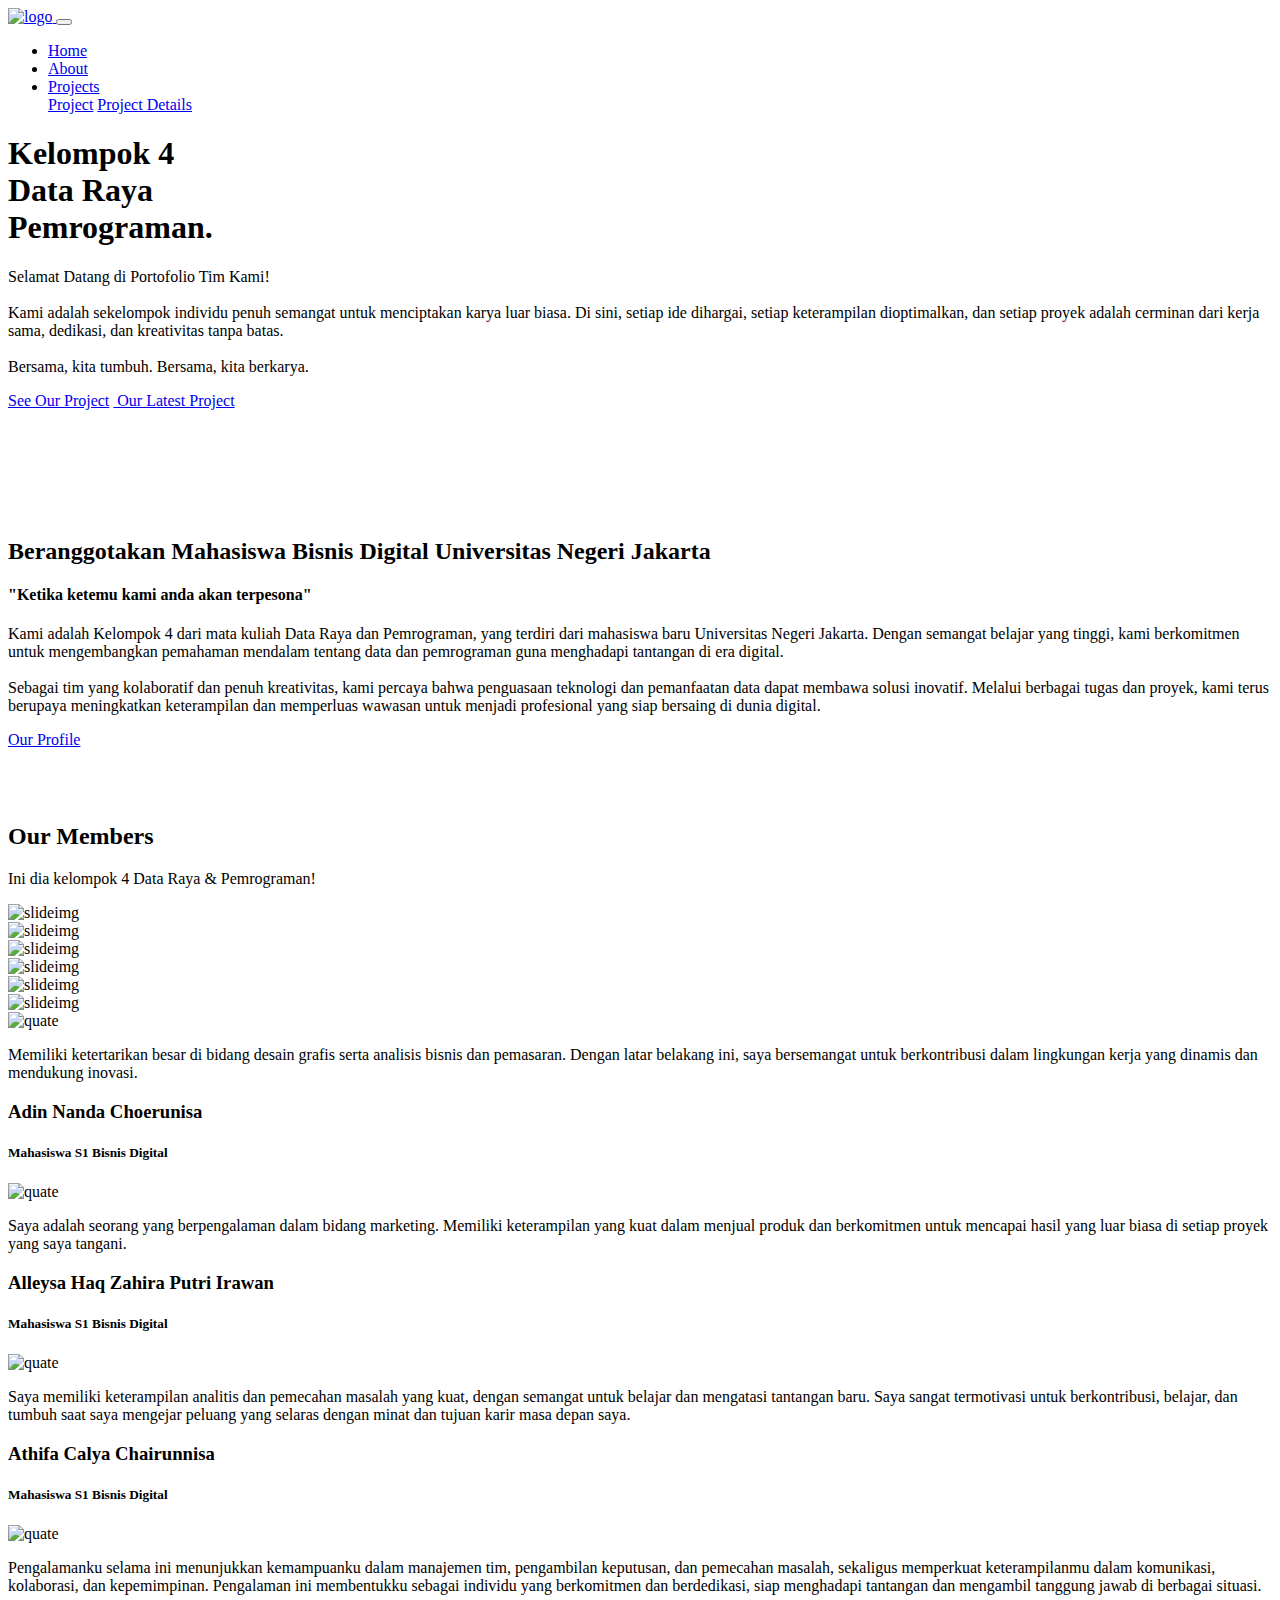
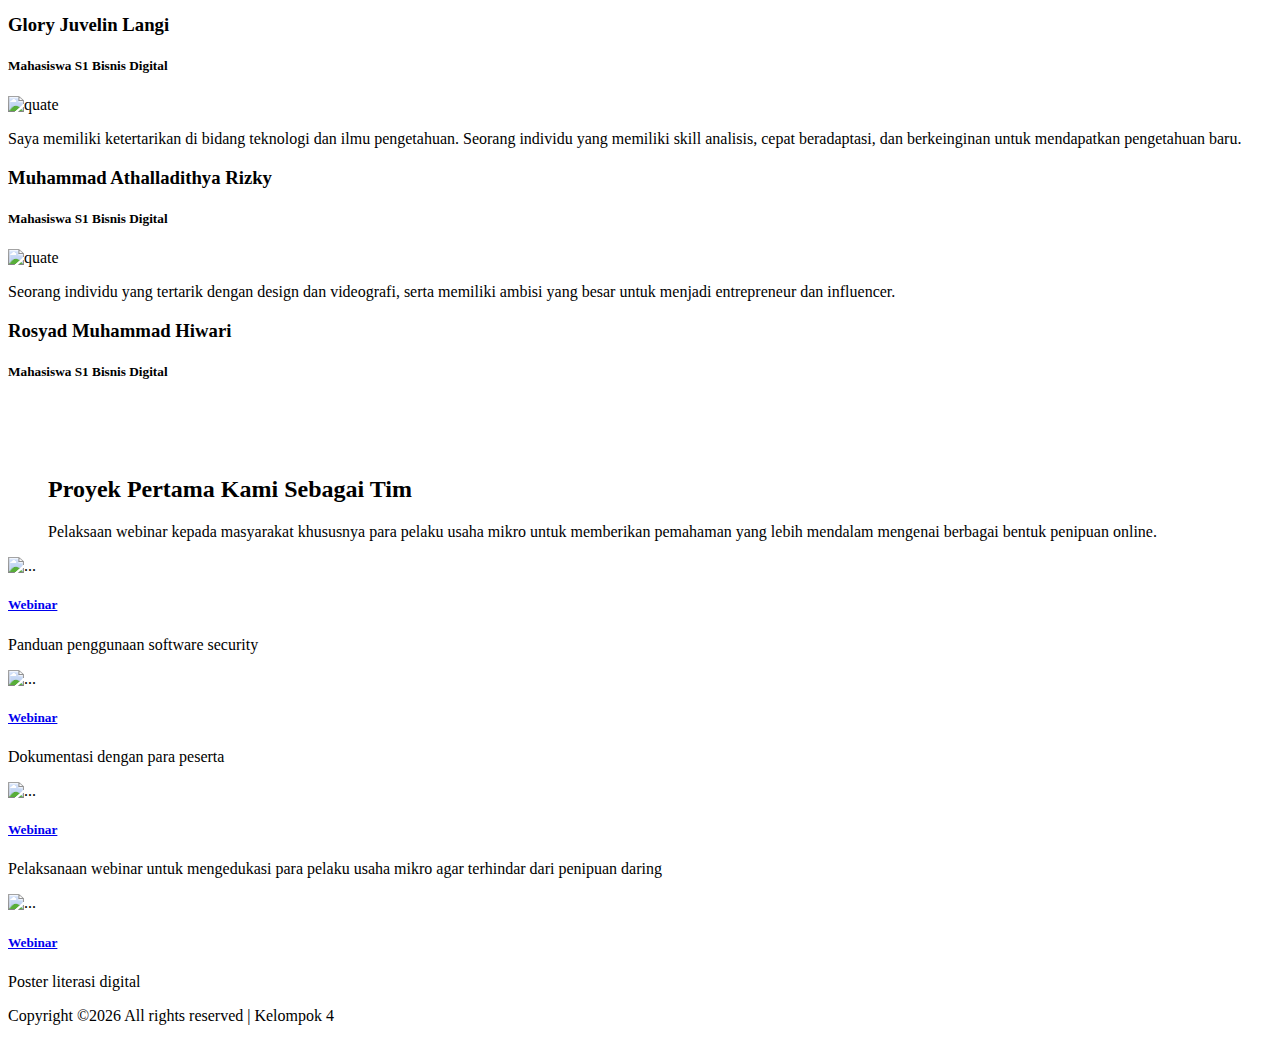
==== index.html @ f7e53350 "Website" ====
<!doctype html>
<html lang="en">

<head>
    <!-- Required meta tags -->
    <meta charset="utf-8">
    <meta name="viewport" content="width=device-width, initial-scale=1, shrink-to-fit=no">
    <title>Group 4</title>
    <link rel="icon" href="img/icon.png">
    <!-- Bootstrap CSS -->
    <link rel="stylesheet" href="css/bootstrap.min.css">
    <!-- animate CSS -->
    <link rel="stylesheet" href="css/animate.css">
    <!-- owl carousel CSS -->
    <link rel="stylesheet" href="css/owl.carousel.min.css">
    <!-- themify CSS -->
    <link rel="stylesheet" href="css/themify-icons.css">
    <!-- flaticon CSS -->
    <link rel="stylesheet" href="css/flaticon.css">
    <!-- font awesome CSS -->
    <link rel="stylesheet" href="css/magnific-popup.css">
    <!-- swiper CSS -->
    <link rel="stylesheet" href="css/slick.css">
    <!-- style CSS -->
    <link rel="stylesheet" href="css/style.css">
</head>

<body>
    <!--::header part start::-->
    <header class="main_menu home_menu">
        <div class="container">
            <div class="row align-items-center">
                <div class="col-lg-8 col-xl-8">
                    <nav class="navbar navbar-expand-lg navbar-light">
                        <a class="navbar-brand" href="index.html"> <img src="img/logo.png" alt="logo"> </a>
                        <button class="navbar-toggler" type="button" data-toggle="collapse"
                            data-target="#navbarSupportedContent" aria-controls="navbarSupportedContent"
                            aria-expanded="false" aria-label="Toggle navigation">
                            <span class="navbar-toggler-icon"></span>
                        </button>

                        <div class="collapse navbar-collapse main-menu-item justify-content-end"
                            id="navbarSupportedContent">
                            <ul class="navbar-nav">
                                <li class="nav-item active">
                                    <a class="nav-link" href="index.html">Home </a>
                                </li>
                                <li class="nav-item">
                                    <a class="nav-link" href="about.html">About</a>
                                </li>
                                <li class="nav-item dropdown">
                                    <a class="nav-link dropdown-toggle" href="project.html" id="navbarDropdown" role="button" data-toggle="dropdown" aria-haspopup="true" aria-expanded="false">
                                        Projects
                                    </a>
                                    <div class="dropdown-menu" aria-labelledby="navbarDropdown">
                                        <a class="dropdown-item" href="project.html">Project</a>
                                        <a class="dropdown-item" href="project_details.html">Project Details</a>
                                    </div>
                                </li>    
                            </ul>
                        </div>
                    </nav>
                </div>
            </div>
        </div>
    </header>
    <!-- Header part end-->
 
    <!-- banner part start-->
    <section class="banner_part">
        <div class="container">
            <div class="row align-items-center">
                <div class="col-lg-7 col-xl-6">
                    <div class="banner_text">
                        <div class="banner_text_iner">
                            <h1>Kelompok 4 <br>Data Raya <br> Pemrograman.</h1>
                            <p>Selamat Datang di Portofolio Tim Kami!<br><br>
								Kami adalah sekelompok individu penuh semangat untuk menciptakan karya luar biasa. 
								Di sini, setiap ide dihargai, setiap keterampilan dioptimalkan, dan setiap proyek adalah cerminan dari kerja sama, dedikasi, dan kreativitas tanpa batas.<br><br>
								Bersama, kita tumbuh. Bersama, kita berkarya.</p>
                            <a href="project.html" class="btn_1">See Our Project</a>
                            <a href="https://www.youtube.com/watch?v=oxVAv7no8aM" class="popup-youtube video_popup">
                                <span><img src="img/icon/play.svg" alt=""></span> Our Latest Project</a>
                        </div>
                    </div>
                </div>
            </div>
        </div>
        <div class="hero-app-1 custom-animation"><img src="img/animate_icon/icon_1.png" alt=""></div>
        <div class="hero-app-2 custom-animation2"><img src="img/animate_icon/icon_2.png" alt=""></div>
        <div class="hero-app-5 custom-animation4"><img src="img/animate_icon/icon_5.png" alt=""></div>
        <div class="hero-app-7 custom-animation2"><img src="img/animate_icon/icon_7.png" alt=""></div>
        <div class="hero-app-8 custom-animation"><img src="img/animate_icon/icon_8.png" alt=""></div>
    </section>
    <!-- banner part start-->

    <!-- about part start-->
    <section class="about_part">
        <div class="container">
            <div class="row align-items-center justify-content-end">
                <div class="col-md-6 col-lg-6 col-xl-5">
                    <div class="about_img">
                        <img src="img/logoutama.png" alt="">
                    </div>
                </div>
                <div class="col-md-6 col-lg-6 offset-xl-1 col-xl-6">
                    <div class="about_text">
                        <h2>Beranggotakan Mahasiswa Bisnis Digital Universitas Negeri Jakarta</h2>
                        <h4>"Ketika ketemu kami anda akan terpesona"</h4>
                        <p>Kami adalah Kelompok 4 dari mata kuliah Data Raya dan Pemrograman, yang terdiri dari mahasiswa baru Universitas Negeri Jakarta. Dengan semangat belajar yang tinggi, kami berkomitmen untuk mengembangkan pemahaman mendalam tentang data dan pemrograman guna menghadapi tantangan di era digital.<br><br>
							Sebagai tim yang kolaboratif dan penuh kreativitas, kami percaya bahwa penguasaan teknologi dan pemanfaatan data dapat membawa solusi inovatif. Melalui berbagai tugas dan proyek, kami terus berupaya meningkatkan keterampilan dan memperluas wawasan untuk menjadi profesional yang siap bersaing di dunia digital. </p>
                        <a href="about.html" class="btn_2">Our Profile</a>
                    </div>
                </div>
            </div>
        </div>
        <div class="hero-app-7 custom-animation"><img src="img/animate_icon/icon_1.png" alt=""></div>
        <div class="hero-app-8 custom-animation2"><img src="img/animate_icon/icon_2.png" alt=""></div>
        <div class="hero-app-6 custom-animation3"><img src="img/animate_icon/icon_3.png" alt=""></div>
    </section>
    <!-- about part start-->

   

    <!--::review_part start::-->
    <section class="review_part padding_top">
        <div class="container">
            <div class="row justify-content-center">
                <div class="col-xl-6">
                    <div class="section_tittle text-center">
                        <h2>Our Members</h2>
                        <p>Ini dia kelompok 4 Data Raya & Pemrograman!</p>
                    </div>
                </div>
            </div>
            <div class="row justify-content-center">
                <div class="col-lg-6 col-xl-5">
                    <!-- THUMBNAILS -->
                    <div class="slider-nav-thumbnails">
                        <div class="slider-thumbnails">
                            <img src="img/Foto/nanda.png" alt="slideimg" class="image">
                        </div>
                        <div class="slider-thumbnails">
                            <img src="img/Foto/alleysa.png" alt="slideimg" class="image">
                        </div>
                        <div class="slider-thumbnails">
                            <img src="img/Foto/athifa.png" alt="slideimg" class="image">
                        </div>
                        <div class="slider-thumbnails">
                            <img src="img/Foto/juvel.png" alt="slideimg" class="image">
                        </div>
                        <div class="slider-thumbnails">
                            <img src="img/Foto/atha.png" alt="slideimg" class="image">
                        </div>
                        <div class="slider-thumbnails">
                            <img src="img/Foto/rosyad.png" alt="slideimg" class="image">
                        </div>
                    </div>
                </div>
                <div class="col-lg-10">
                    <!-- MAIN SLIDES -->
                    <div class="slider">
                        <div data-index="1">
                            <div class="client_review_text text-center">
                                <img src="img/icon/quate.svg" class="quate_icon" alt="quate">
                                <p>Memiliki ketertarikan besar di bidang desain grafis serta analisis bisnis dan pemasaran. 
                                    Dengan latar belakang ini, saya bersemangat untuk berkontribusi dalam lingkungan kerja 
                                    yang dinamis dan mendukung inovasi.</p>
                                <h3>Adin Nanda Choerunisa</h3>
                                <h5>Mahasiswa S1 Bisnis Digital</h5>
                            </div>
                        </div>
                        <div data-index="2">
                            <div class="client_review_text text-center">
                                <img src="img/icon/quate.svg" class="quate_icon" alt="quate">
                                <p>Saya adalah seorang yang berpengalaman dalam bidang marketing. Memiliki keterampilan yang 
                                    kuat dalam menjual produk dan berkomitmen untuk mencapai hasil yang luar biasa di setiap proyek 
                                    yang saya tangani.</p>
                                <h3>Alleysa Haq Zahira Putri Irawan</h3>
                                <h5>Mahasiswa S1 Bisnis Digital</h5>
                            </div>
                        </div>
                        <div data-index="3">
                            <div class="client_review_text text-center">
                                <img src="img/icon/quate.svg" class="quate_icon" alt="quate">
                                <p>Saya memiliki keterampilan analitis dan pemecahan masalah yang kuat, dengan semangat untuk belajar 
                                    dan mengatasi tantangan baru. Saya sangat termotivasi untuk berkontribusi, belajar, dan tumbuh saat saya 
                                    mengejar peluang yang selaras dengan minat dan tujuan karir masa depan saya.</p>
                                    <h3>Athifa Calya Chairunnisa</h3>
                                <h5>Mahasiswa S1 Bisnis Digital</h5>
                            </div>
                        </div>
                        <div data-index="4">
                            <div class="client_review_text text-center">
                                <img src="img/icon/quate.svg" class="quate_icon" alt="quate">
                                <p>Pengalamanku selama ini menunjukkan kemampuanku dalam manajemen tim, pengambilan keputusan, dan pemecahan masalah, 
                                    sekaligus memperkuat keterampilanmu dalam komunikasi, kolaborasi, dan kepemimpinan. Pengalaman ini membentukku 
                                    sebagai individu yang berkomitmen dan berdedikasi, siap menghadapi tantangan dan mengambil tanggung jawab di 
                                    berbagai situasi.</p>
                                <h3>Glory Juvelin Langi</h3>
                                <h5>Mahasiswa S1 Bisnis Digital</h5>
                            </div>
                        </div>
                        <div data-index="5">
                            <div class="client_review_text text-center">
                                <img src="img/icon/quate.svg" class="quate_icon" alt="quate">
                                <p>Saya memiliki ketertarikan di bidang teknologi dan ilmu pengetahuan. Seorang individu yang memiliki skill analisis, 
                                    cepat beradaptasi, dan berkeinginan untuk mendapatkan pengetahuan baru.</p>
                                <h3>Muhammad Athalladithya Rizky</h3>
                                <h5>Mahasiswa S1 Bisnis Digital</h5>
                            </div>
                        </div>
                        <div data-index="6">
                            <div class="client_review_text text-center">
                                <img src="img/icon/quate.svg" class="quate_icon" alt="quate">
                                <p>Seorang individu yang tertarik dengan design dan videografi, serta memiliki ambisi yang besar untuk menjadi entrepreneur dan influencer.</p>
                                <h3>Rosyad Muhammad Hiwari</h3>
                                <h5>Mahasiswa S1 Bisnis Digital</h5>
                            </div>
                        </div>
                    </div>
                </div>
            </div>
            <div class="hero-app-7 custom-animation4"><img src="img/animate_icon/icon_4.png" alt=""></div>
            <div class="hero-app-3 custom-animation2"><img src="img/animate_icon/icon_8.png" alt=""></div>
            <div class="hero-app-8 custom-animation"><img src="img/animate_icon/icon_3.png" alt=""></div>
        </div>
    </section>
    <!--::blog_part end::-->

    <!-- portfolio_part start-->
    <section class="portfolio_part section_padding">
        <div class="container">
            <div class="row">
                <div class="col-lg-12">
                    <div class="card-columns">
                        <div class="card">
                            <blockquote class="blockquote mb-0">
                                <h2>Proyek Pertama Kami Sebagai Tim</h2>
                                <p>Pelaksaan webinar kepada masyarakat khususnya para pelaku usaha mikro untuk memberikan pemahaman yang 
                                    lebih mendalam mengenai berbagai bentuk penipuan online.</p>
    
                            </blockquote>
                        </div>
                        <div class="card">
                            <img src="img/gallery/gallery_item_1.jpg" class="card-img-top" alt="...">
                            <div class="card-body">
                                <a href="project_details.html">
                                    <h5 class="card-title">Webinar</h5>
                                </a>
                                <p class="card-text">Panduan penggunaan software security</p>
                            </div>
                        </div>
                        <div class="card">
                            <img src="img/gallery/gallery_item_2.jpg" class="card-img-top" alt="...">
                            <div class="card-body">
                                <a href="project_details.html">
                                    <h5 class="card-title">Webinar</h5>
                                </a>
                                <p class="card-text">Dokumentasi dengan para peserta</p>
                            </div>
                        </div>
                        <div class="card">
                            <img src="img/gallery/gallery_item.jpg" class="card-img-top" alt="...">
                            <div class="card-body">
                                <a href="project_details.html">
                                    <h5 class="card-title">Webinar</h5>
                                </a>
                                <p class="card-text">Pelaksanaan webinar untuk mengedukasi para pelaku usaha mikro agar terhindar dari penipuan daring</p>
                            </div>
                        </div>
                        <div class="card">
                            <img src="img/gallery/gallery_item_3.jpg" class="card-img-top" alt="...">
                            <div class="card-body">
                                <a href="project_details.html">
                                    <h5 class="card-title">Webinar</h5>
                                </a>
                                <p class="card-text">Poster literasi digital</p>
                            </div>
                        </div>
                    </div>
                </div>
            </div>
        </div>
    </section>
    <!-- portfolio_part part end-->

   


   


    <footer class="copyright_part">
        <div class="container">
            <div class="row align-items-center">
                <p class="footer-text m-0 col-lg-8 col-md-12">
Copyright &copy;<script>document.write(new Date().getFullYear());</script> All rights reserved | Kelompok 4</a>
</p>
                <div class="col-lg-4 col-md-12 text-center text-lg-right footer-social">
                    <a href="#"><i class="ti-facebook"></i></a>
                    <a href="#"> <i class="ti-twitter"></i> </a>
                    <a href="#"><i class="ti-instagram"></i></a>
                </div>
            </div>
        </div>
    </footer>
    <!-- footer part end-->

    <!-- jquery plugins here-->
    <!-- jquery -->
    <script src="js/jquery-1.12.1.min.js"></script>
    <!-- popper js -->
    <script src="js/popper.min.js"></script>
    <!-- bootstrap js -->
    <script src="js/bootstrap.min.js"></script>
    <!-- easing js -->
    <script src="js/jquery.magnific-popup.js"></script>
    <!-- swiper js -->
    <script src="js/swiper.min.js"></script>
    <!-- swiper js -->
    <script src="js/masonry.pkgd.js"></script>
    <!-- particles js -->
    <script src="js/owl.carousel.min.js"></script>
    <!-- swiper js -->
    <script src="js/slick.min.js"></script>
    <!-- custom js -->
    <script src="js/custom.js"></script>


    
</body>

</html>
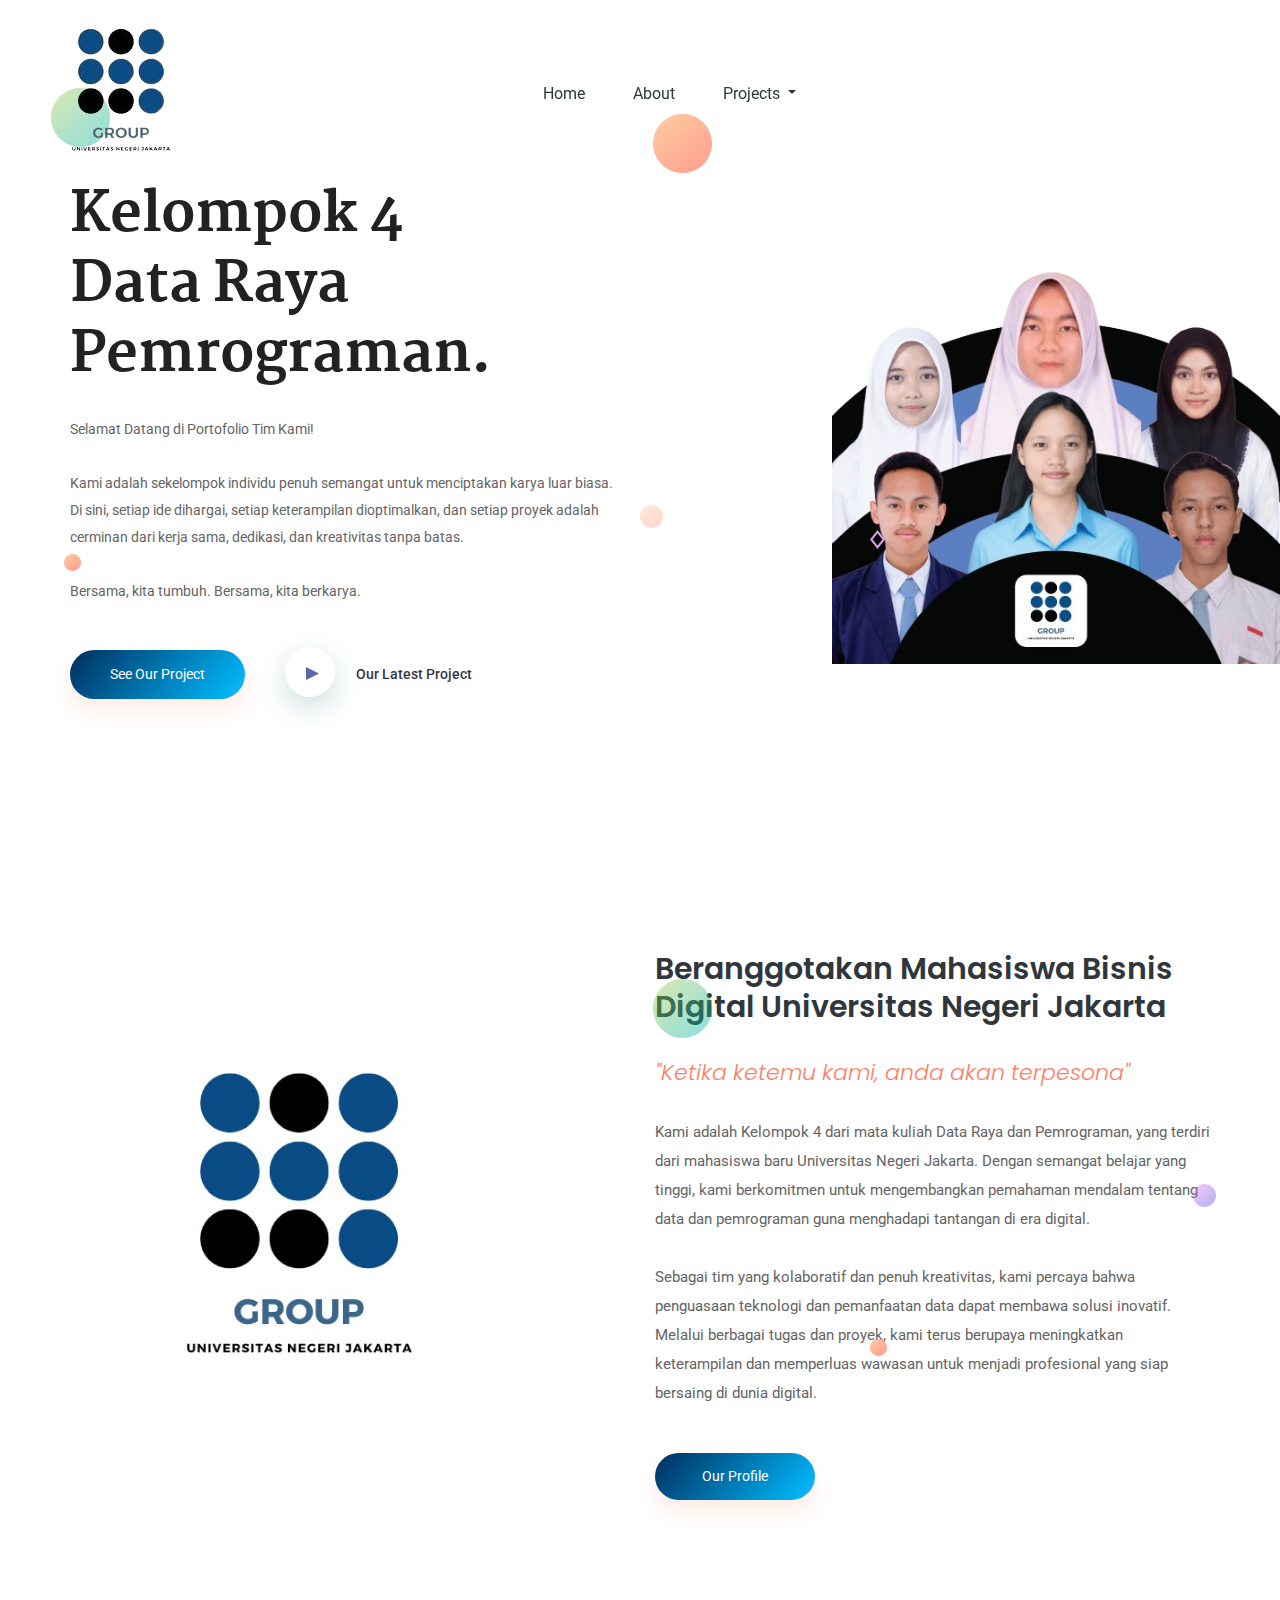
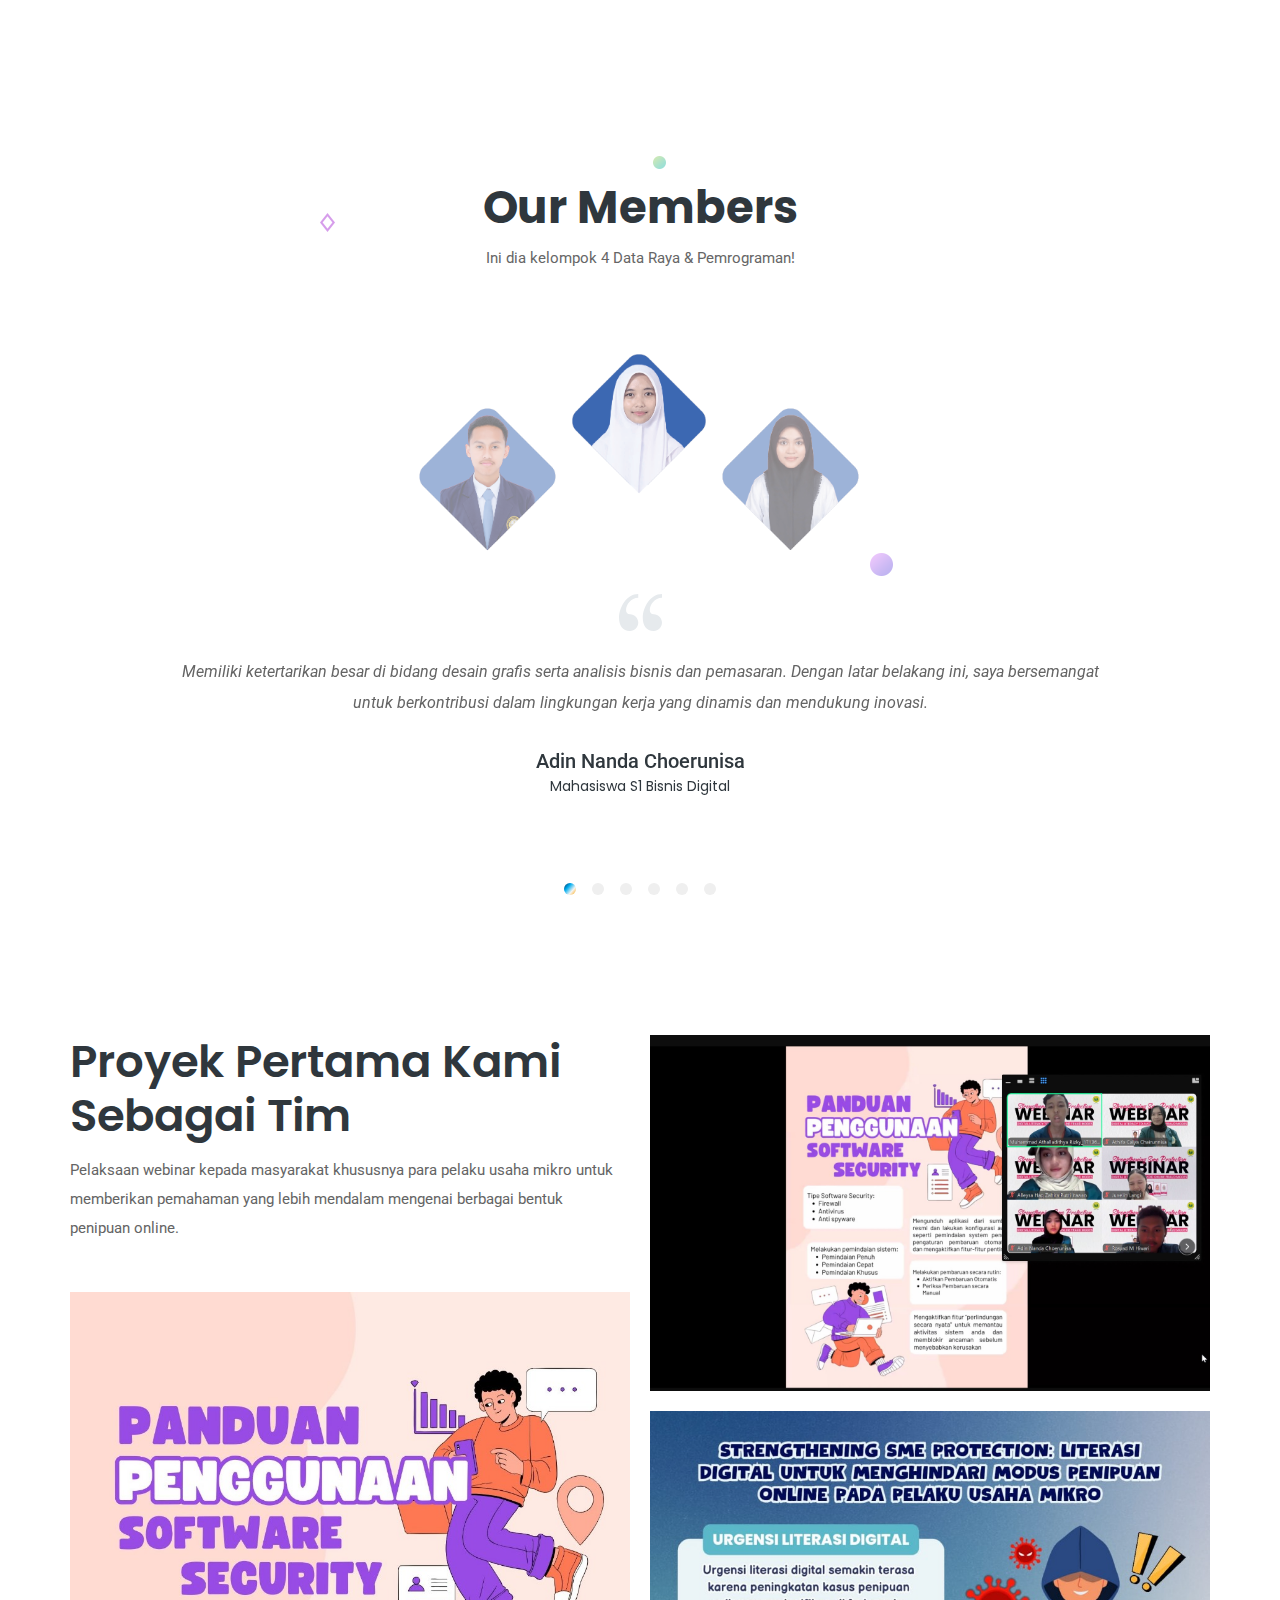
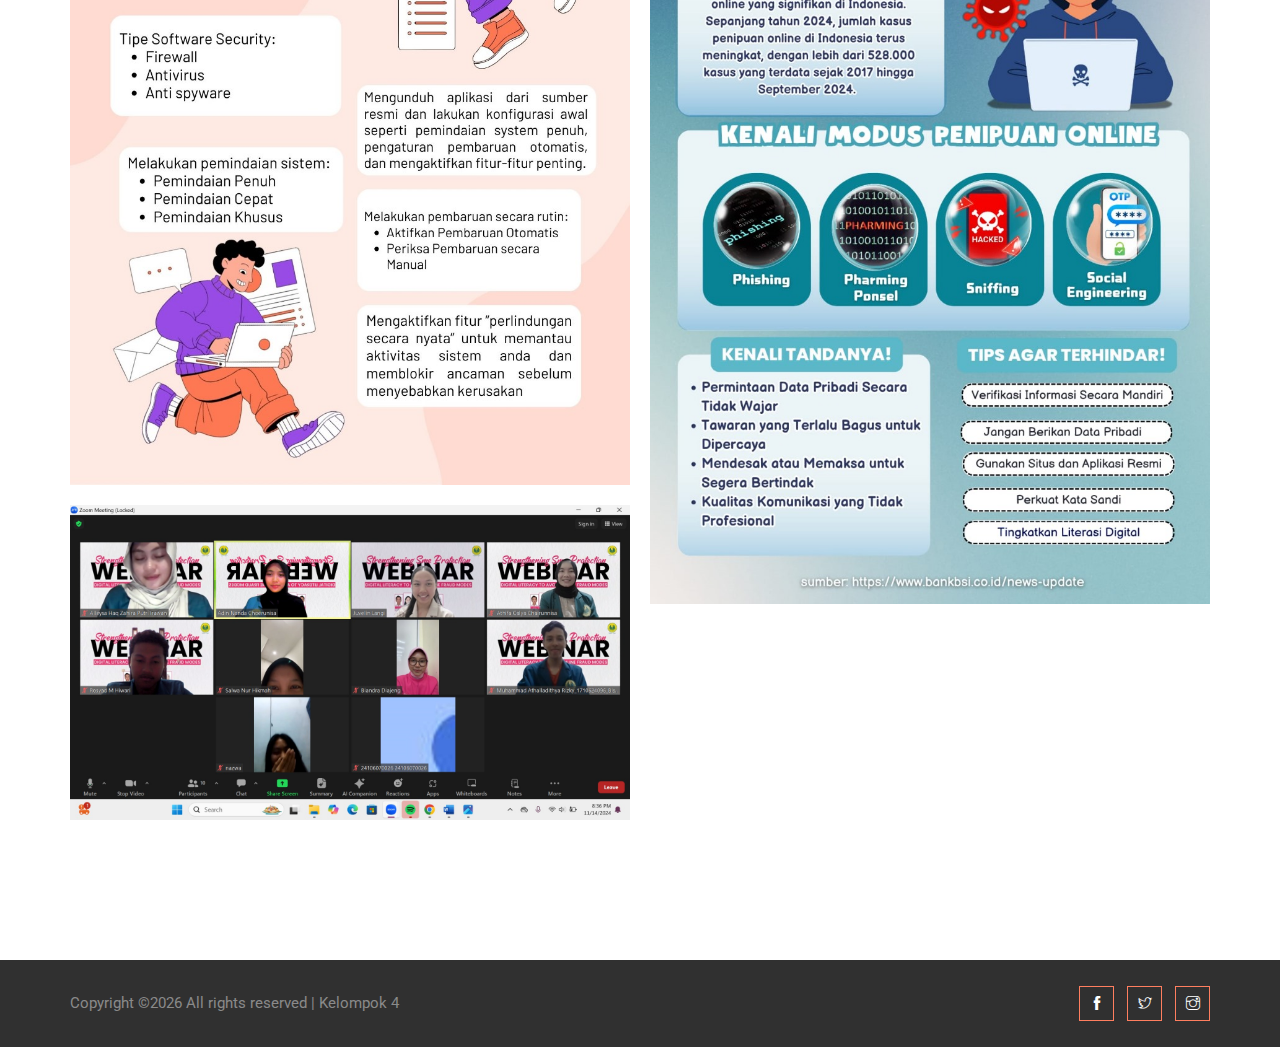
==== commit 46e39428: "Website" ====
--- a/index.html
+++ b/index.html
@@ -106,7 +106,7 @@
                 <div class="col-md-6 col-lg-6 offset-xl-1 col-xl-6">
                     <div class="about_text">
                         <h2>Beranggotakan Mahasiswa Bisnis Digital Universitas Negeri Jakarta</h2>
-                        <h4>"Ketika ketemu kami anda akan terpesona"</h4>
+                        <h4>"Ketika ketemu kami, anda akan terpesona"</h4>
                         <p>Kami adalah Kelompok 4 dari mata kuliah Data Raya dan Pemrograman, yang terdiri dari mahasiswa baru Universitas Negeri Jakarta. Dengan semangat belajar yang tinggi, kami berkomitmen untuk mengembangkan pemahaman mendalam tentang data dan pemrograman guna menghadapi tantangan di era digital.<br><br>
 							Sebagai tim yang kolaboratif dan penuh kreativitas, kami percaya bahwa penguasaan teknologi dan pemanfaatan data dapat membawa solusi inovatif. Melalui berbagai tugas dan proyek, kami terus berupaya meningkatkan keterampilan dan memperluas wawasan untuk menjadi profesional yang siap bersaing di dunia digital. </p>
                         <a href="about.html" class="btn_2">Our Profile</a>
--- a/css/themify-icons.css
+++ b/css/themify-icons.css
@@ -0,0 +1,1081 @@
+@font-face {
+	font-family: 'themify';
+	src:url('../fonts/themify.eot?-fvbane');
+	src:url('../fonts/themify.eot?#iefix-fvbane') format('embedded-opentype'),
+		url('../fonts/themify.woff?-fvbane') format('woff'),
+		url('../fonts/themify.ttf?-fvbane') format('truetype'),
+		url('../fonts/themify.svg?-fvbane#themify') format('svg');
+	font-weight: normal;
+	font-style: normal;
+}
+
+[class^="ti-"], [class*=" ti-"] {
+	font-family: 'themify';
+	speak: none;
+	font-style: normal;
+	font-weight: normal;
+	font-variant: normal;
+	text-transform: none;
+	line-height: 1;
+
+	/* Better Font Rendering =========== */
+	-webkit-font-smoothing: antialiased;
+	-moz-osx-font-smoothing: grayscale;
+}
+
+.ti-wand:before {
+	content: "\e600";
+}
+.ti-volume:before {
+	content: "\e601";
+}
+.ti-user:before {
+	content: "\e602";
+}
+.ti-unlock:before {
+	content: "\e603";
+}
+.ti-unlink:before {
+	content: "\e604";
+}
+.ti-trash:before {
+	content: "\e605";
+}
+.ti-thought:before {
+	content: "\e606";
+}
+.ti-target:before {
+	content: "\e607";
+}
+.ti-tag:before {
+	content: "\e608";
+}
+.ti-tablet:before {
+	content: "\e609";
+}
+.ti-star:before {
+	content: "\e60a";
+}
+.ti-spray:before {
+	content: "\e60b";
+}
+.ti-signal:before {
+	content: "\e60c";
+}
+.ti-shopping-cart:before {
+	content: "\e60d";
+}
+.ti-shopping-cart-full:before {
+	content: "\e60e";
+}
+.ti-settings:before {
+	content: "\e60f";
+}
+.ti-search:before {
+	content: "\e610";
+}
+.ti-zoom-in:before {
+	content: "\e611";
+}
+.ti-zoom-out:before {
+	content: "\e612";
+}
+.ti-cut:before {
+	content: "\e613";
+}
+.ti-ruler:before {
+	content: "\e614";
+}
+.ti-ruler-pencil:before {
+	content: "\e615";
+}
+.ti-ruler-alt:before {
+	content: "\e616";
+}
+.ti-bookmark:before {
+	content: "\e617";
+}
+.ti-bookmark-alt:before {
+	content: "\e618";
+}
+.ti-reload:before {
+	content: "\e619";
+}
+.ti-plus:before {
+	content: "\e61a";
+}
+.ti-pin:before {
+	content: "\e61b";
+}
+.ti-pencil:before {
+	content: "\e61c";
+}
+.ti-pencil-alt:before {
+	content: "\e61d";
+}
+.ti-paint-roller:before {
+	content: "\e61e";
+}
+.ti-paint-bucket:before {
+	content: "\e61f";
+}
+.ti-na:before {
+	content: "\e620";
+}
+.ti-mobile:before {
+	content: "\e621";
+}
+.ti-minus:before {
+	content: "\e622";
+}
+.ti-medall:before {
+	content: "\e623";
+}
+.ti-medall-alt:before {
+	content: "\e624";
+}
+.ti-marker:before {
+	content: "\e625";
+}
+.ti-marker-alt:before {
+	content: "\e626";
+}
+.ti-arrow-up:before {
+	content: "\e627";
+}
+.ti-arrow-right:before {
+	content: "\e628";
+}
+.ti-arrow-left:before {
+	content: "\e629";
+}
+.ti-arrow-down:before {
+	content: "\e62a";
+}
+.ti-lock:before {
+	content: "\e62b";
+}
+.ti-location-arrow:before {
+	content: "\e62c";
+}
+.ti-link:before {
+	content: "\e62d";
+}
+.ti-layout:before {
+	content: "\e62e";
+}
+.ti-layers:before {
+	content: "\e62f";
+}
+.ti-layers-alt:before {
+	content: "\e630";
+}
+.ti-key:before {
+	content: "\e631";
+}
+.ti-import:before {
+	content: "\e632";
+}
+.ti-image:before {
+	content: "\e633";
+}
+.ti-heart:before {
+	content: "\e634";
+}
+.ti-heart-broken:before {
+	content: "\e635";
+}
+.ti-hand-stop:before {
+	content: "\e636";
+}
+.ti-hand-open:before {
+	content: "\e637";
+}
+.ti-hand-drag:before {
+	content: "\e638";
+}
+.ti-folder:before {
+	content: "\e639";
+}
+.ti-flag:before {
+	content: "\e63a";
+}
+.ti-flag-alt:before {
+	content: "\e63b";
+}
+.ti-flag-alt-2:before {
+	content: "\e63c";
+}
+.ti-eye:before {
+	content: "\e63d";
+}
+.ti-export:before {
+	content: "\e63e";
+}
+.ti-exchange-vertical:before {
+	content: "\e63f";
+}
+.ti-desktop:before {
+	content: "\e640";
+}
+.ti-cup:before {
+	content: "\e641";
+}
+.ti-crown:before {
+	content: "\e642";
+}
+.ti-comments:before {
+	content: "\e643";
+}
+.ti-comment:before {
+	content: "\e644";
+}
+.ti-comment-alt:before {
+	content: "\e645";
+}
+.ti-close:before {
+	content: "\e646";
+}
+.ti-clip:before {
+	content: "\e647";
+}
+.ti-angle-up:before {
+	content: "\e648";
+}
+.ti-angle-right:before {
+	content: "\e649";
+}
+.ti-angle-left:before {
+	content: "\e64a";
+}
+.ti-angle-down:before {
+	content: "\e64b";
+}
+.ti-check:before {
+	content: "\e64c";
+}
+.ti-check-box:before {
+	content: "\e64d";
+}
+.ti-camera:before {
+	content: "\e64e";
+}
+.ti-announcement:before {
+	content: "\e64f";
+}
+.ti-brush:before {
+	content: "\e650";
+}
+.ti-briefcase:before {
+	content: "\e651";
+}
+.ti-bolt:before {
+	content: "\e652";
+}
+.ti-bolt-alt:before {
+	content: "\e653";
+}
+.ti-blackboard:before {
+	content: "\e654";
+}
+.ti-bag:before {
+	content: "\e655";
+}
+.ti-move:before {
+	content: "\e656";
+}
+.ti-arrows-vertical:before {
+	content: "\e657";
+}
+.ti-arrows-horizontal:before {
+	content: "\e658";
+}
+.ti-fullscreen:before {
+	content: "\e659";
+}
+.ti-arrow-top-right:before {
+	content: "\e65a";
+}
+.ti-arrow-top-left:before {
+	content: "\e65b";
+}
+.ti-arrow-circle-up:before {
+	content: "\e65c";
+}
+.ti-arrow-circle-right:before {
+	content: "\e65d";
+}
+.ti-arrow-circle-left:before {
+	content: "\e65e";
+}
+.ti-arrow-circle-down:before {
+	content: "\e65f";
+}
+.ti-angle-double-up:before {
+	content: "\e660";
+}
+.ti-angle-double-right:before {
+	content: "\e661";
+}
+.ti-angle-double-left:before {
+	content: "\e662";
+}
+.ti-angle-double-down:before {
+	content: "\e663";
+}
+.ti-zip:before {
+	content: "\e664";
+}
+.ti-world:before {
+	content: "\e665";
+}
+.ti-wheelchair:before {
+	content: "\e666";
+}
+.ti-view-list:before {
+	content: "\e667";
+}
+.ti-view-list-alt:before {
+	content: "\e668";
+}
+.ti-view-grid:before {
+	content: "\e669";
+}
+.ti-uppercase:before {
+	content: "\e66a";
+}
+.ti-upload:before {
+	content: "\e66b";
+}
+.ti-underline:before {
+	content: "\e66c";
+}
+.ti-truck:before {
+	content: "\e66d";
+}
+.ti-timer:before {
+	content: "\e66e";
+}
+.ti-ticket:before {
+	content: "\e66f";
+}
+.ti-thumb-up:before {
+	content: "\e670";
+}
+.ti-thumb-down:before {
+	content: "\e671";
+}
+.ti-text:before {
+	content: "\e672";
+}
+.ti-stats-up:before {
+	content: "\e673";
+}
+.ti-stats-down:before {
+	content: "\e674";
+}
+.ti-split-v:before {
+	content: "\e675";
+}
+.ti-split-h:before {
+	content: "\e676";
+}
+.ti-smallcap:before {
+	content: "\e677";
+}
+.ti-shine:before {
+	content: "\e678";
+}
+.ti-shift-right:before {
+	content: "\e679";
+}
+.ti-shift-left:before {
+	content: "\e67a";
+}
+.ti-shield:before {
+	content: "\e67b";
+}
+.ti-notepad:before {
+	content: "\e67c";
+}
+.ti-server:before {
+	content: "\e67d";
+}
+.ti-quote-right:before {
+	content: "\e67e";
+}
+.ti-quote-left:before {
+	content: "\e67f";
+}
+.ti-pulse:before {
+	content: "\e680";
+}
+.ti-printer:before {
+	content: "\e681";
+}
+.ti-power-off:before {
+	content: "\e682";
+}
+.ti-plug:before {
+	content: "\e683";
+}
+.ti-pie-chart:before {
+	content: "\e684";
+}
+.ti-paragraph:before {
+	content: "\e685";
+}
+.ti-panel:before {
+	content: "\e686";
+}
+.ti-package:before {
+	content: "\e687";
+}
+.ti-music:before {
+	content: "\e688";
+}
+.ti-music-alt:before {
+	content: "\e689";
+}
+.ti-mouse:before {
+	content: "\e68a";
+}
+.ti-mouse-alt:before {
+	content: "\e68b";
+}
+.ti-money:before {
+	content: "\e68c";
+}
+.ti-microphone:before {
+	content: "\e68d";
+}
+.ti-menu:before {
+	content: "\e68e";
+}
+.ti-menu-alt:before {
+	content: "\e68f";
+}
+.ti-map:before {
+	content: "\e690";
+}
+.ti-map-alt:before {
+	content: "\e691";
+}
+.ti-loop:before {
+	content: "\e692";
+}
+.ti-location-pin:before {
+	content: "\e693";
+}
+.ti-list:before {
+	content: "\e694";
+}
+.ti-light-bulb:before {
+	content: "\e695";
+}
+.ti-Italic:before {
+	content: "\e696";
+}
+.ti-info:before {
+	content: "\e697";
+}
+.ti-infinite:before {
+	content: "\e698";
+}
+.ti-id-badge:before {
+	content: "\e699";
+}
+.ti-hummer:before {
+	content: "\e69a";
+}
+.ti-home:before {
+	content: "\e69b";
+}
+.ti-help:before {
+	content: "\e69c";
+}
+.ti-headphone:before {
+	content: "\e69d";
+}
+.ti-harddrives:before {
+	content: "\e69e";
+}
+.ti-harddrive:before {
+	content: "\e69f";
+}
+.ti-gift:before {
+	content: "\e6a0";
+}
+.ti-game:before {
+	content: "\e6a1";
+}
+.ti-filter:before {
+	content: "\e6a2";
+}
+.ti-files:before {
+	content: "\e6a3";
+}
+.ti-file:before {
+	content: "\e6a4";
+}
+.ti-eraser:before {
+	content: "\e6a5";
+}
+.ti-envelope:before {
+	content: "\e6a6";
+}
+.ti-download:before {
+	content: "\e6a7";
+}
+.ti-direction:before {
+	content: "\e6a8";
+}
+.ti-direction-alt:before {
+	content: "\e6a9";
+}
+.ti-dashboard:before {
+	content: "\e6aa";
+}
+.ti-control-stop:before {
+	content: "\e6ab";
+}
+.ti-control-shuffle:before {
+	content: "\e6ac";
+}
+.ti-control-play:before {
+	content: "\e6ad";
+}
+.ti-control-pause:before {
+	content: "\e6ae";
+}
+.ti-control-forward:before {
+	content: "\e6af";
+}
+.ti-control-backward:before {
+	content: "\e6b0";
+}
+.ti-cloud:before {
+	content: "\e6b1";
+}
+.ti-cloud-up:before {
+	content: "\e6b2";
+}
+.ti-cloud-down:before {
+	content: "\e6b3";
+}
+.ti-clipboard:before {
+	content: "\e6b4";
+}
+.ti-car:before {
+	content: "\e6b5";
+}
+.ti-calendar:before {
+	content: "\e6b6";
+}
+.ti-book:before {
+	content: "\e6b7";
+}
+.ti-bell:before {
+	content: "\e6b8";
+}
+.ti-basketball:before {
+	content: "\e6b9";
+}
+.ti-bar-chart:before {
+	content: "\e6ba";
+}
+.ti-bar-chart-alt:before {
+	content: "\e6bb";
+}
+.ti-back-right:before {
+	content: "\e6bc";
+}
+.ti-back-left:before {
+	content: "\e6bd";
+}
+.ti-arrows-corner:before {
+	content: "\e6be";
+}
+.ti-archive:before {
+	content: "\e6bf";
+}
+.ti-anchor:before {
+	content: "\e6c0";
+}
+.ti-align-right:before {
+	content: "\e6c1";
+}
+.ti-align-left:before {
+	content: "\e6c2";
+}
+.ti-align-justify:before {
+	content: "\e6c3";
+}
+.ti-align-center:before {
+	content: "\e6c4";
+}
+.ti-alert:before {
+	content: "\e6c5";
+}
+.ti-alarm-clock:before {
+	content: "\e6c6";
+}
+.ti-agenda:before {
+	content: "\e6c7";
+}
+.ti-write:before {
+	content: "\e6c8";
+}
+.ti-window:before {
+	content: "\e6c9";
+}
+.ti-widgetized:before {
+	content: "\e6ca";
+}
+.ti-widget:before {
+	content: "\e6cb";
+}
+.ti-widget-alt:before {
+	content: "\e6cc";
+}
+.ti-wallet:before {
+	content: "\e6cd";
+}
+.ti-video-clapper:before {
+	content: "\e6ce";
+}
+.ti-video-camera:before {
+	content: "\e6cf";
+}
+.ti-vector:before {
+	content: "\e6d0";
+}
+.ti-themify-logo:before {
+	content: "\e6d1";
+}
+.ti-themify-favicon:before {
+	content: "\e6d2";
+}
+.ti-themify-favicon-alt:before {
+	content: "\e6d3";
+}
+.ti-support:before {
+	content: "\e6d4";
+}
+.ti-stamp:before {
+	content: "\e6d5";
+}
+.ti-split-v-alt:before {
+	content: "\e6d6";
+}
+.ti-slice:before {
+	content: "\e6d7";
+}
+.ti-shortcode:before {
+	content: "\e6d8";
+}
+.ti-shift-right-alt:before {
+	content: "\e6d9";
+}
+.ti-shift-left-alt:before {
+	content: "\e6da";
+}
+.ti-ruler-alt-2:before {
+	content: "\e6db";
+}
+.ti-receipt:before {
+	content: "\e6dc";
+}
+.ti-pin2:before {
+	content: "\e6dd";
+}
+.ti-pin-alt:before {
+	content: "\e6de";
+}
+.ti-pencil-alt2:before {
+	content: "\e6df";
+}
+.ti-palette:before {
+	content: "\e6e0";
+}
+.ti-more:before {
+	content: "\e6e1";
+}
+.ti-more-alt:before {
+	content: "\e6e2";
+}
+.ti-microphone-alt:before {
+	content: "\e6e3";
+}
+.ti-magnet:before {
+	content: "\e6e4";
+}
+.ti-line-double:before {
+	content: "\e6e5";
+}
+.ti-line-dotted:before {
+	content: "\e6e6";
+}
+.ti-line-dashed:before {
+	content: "\e6e7";
+}
+.ti-layout-width-full:before {
+	content: "\e6e8";
+}
+.ti-layout-width-default:before {
+	content: "\e6e9";
+}
+.ti-layout-width-default-alt:before {
+	content: "\e6ea";
+}
+.ti-layout-tab:before {
+	content: "\e6eb";
+}
+.ti-layout-tab-window:before {
+	content: "\e6ec";
+}
+.ti-layout-tab-v:before {
+	content: "\e6ed";
+}
+.ti-layout-tab-min:before {
+	content: "\e6ee";
+}
+.ti-layout-slider:before {
+	content: "\e6ef";
+}
+.ti-layout-slider-alt:before {
+	content: "\e6f0";
+}
+.ti-layout-sidebar-right:before {
+	content: "\e6f1";
+}
+.ti-layout-sidebar-none:before {
+	content: "\e6f2";
+}
+.ti-layout-sidebar-left:before {
+	content: "\e6f3";
+}
+.ti-layout-placeholder:before {
+	content: "\e6f4";
+}
+.ti-layout-menu:before {
+	content: "\e6f5";
+}
+.ti-layout-menu-v:before {
+	content: "\e6f6";
+}
+.ti-layout-menu-separated:before {
+	content: "\e6f7";
+}
+.ti-layout-menu-full:before {
+	content: "\e6f8";
+}
+.ti-layout-media-right-alt:before {
+	content: "\e6f9";
+}
+.ti-layout-media-right:before {
+	content: "\e6fa";
+}
+.ti-layout-media-overlay:before {
+	content: "\e6fb";
+}
+.ti-layout-media-overlay-alt:before {
+	content: "\e6fc";
+}
+.ti-layout-media-overlay-alt-2:before {
+	content: "\e6fd";
+}
+.ti-layout-media-left-alt:before {
+	content: "\e6fe";
+}
+.ti-layout-media-left:before {
+	content: "\e6ff";
+}
+.ti-layout-media-center-alt:before {
+	content: "\e700";
+}
+.ti-layout-media-center:before {
+	content: "\e701";
+}
+.ti-layout-list-thumb:before {
+	content: "\e702";
+}
+.ti-layout-list-thumb-alt:before {
+	content: "\e703";
+}
+.ti-layout-list-post:before {
+	content: "\e704";
+}
+.ti-layout-list-large-image:before {
+	content: "\e705";
+}
+.ti-layout-line-solid:before {
+	content: "\e706";
+}
+.ti-layout-grid4:before {
+	content: "\e707";
+}
+.ti-layout-grid3:before {
+	content: "\e708";
+}
+.ti-layout-grid2:before {
+	content: "\e709";
+}
+.ti-layout-grid2-thumb:before {
+	content: "\e70a";
+}
+.ti-layout-cta-right:before {
+	content: "\e70b";
+}
+.ti-layout-cta-left:before {
+	content: "\e70c";
+}
+.ti-layout-cta-center:before {
+	content: "\e70d";
+}
+.ti-layout-cta-btn-right:before {
+	content: "\e70e";
+}
+.ti-layout-cta-btn-left:before {
+	content: "\e70f";
+}
+.ti-layout-column4:before {
+	content: "\e710";
+}
+.ti-layout-column3:before {
+	content: "\e711";
+}
+.ti-layout-column2:before {
+	content: "\e712";
+}
+.ti-layout-accordion-separated:before {
+	content: "\e713";
+}
+.ti-layout-accordion-merged:before {
+	content: "\e714";
+}
+.ti-layout-accordion-list:before {
+	content: "\e715";
+}
+.ti-ink-pen:before {
+	content: "\e716";
+}
+.ti-info-alt:before {
+	content: "\e717";
+}
+.ti-help-alt:before {
+	content: "\e718";
+}
+.ti-headphone-alt:before {
+	content: "\e719";
+}
+.ti-hand-point-up:before {
+	content: "\e71a";
+}
+.ti-hand-point-right:before {
+	content: "\e71b";
+}
+.ti-hand-point-left:before {
+	content: "\e71c";
+}
+.ti-hand-point-down:before {
+	content: "\e71d";
+}
+.ti-gallery:before {
+	content: "\e71e";
+}
+.ti-face-smile:before {
+	content: "\e71f";
+}
+.ti-face-sad:before {
+	content: "\e720";
+}
+.ti-credit-card:before {
+	content: "\e721";
+}
+.ti-control-skip-forward:before {
+	content: "\e722";
+}
+.ti-control-skip-backward:before {
+	content: "\e723";
+}
+.ti-control-record:before {
+	content: "\e724";
+}
+.ti-control-eject:before {
+	content: "\e725";
+}
+.ti-comments-smiley:before {
+	content: "\e726";
+}
+.ti-brush-alt:before {
+	content: "\e727";
+}
+.ti-youtube:before {
+	content: "\e728";
+}
+.ti-vimeo:before {
+	content: "\e729";
+}
+.ti-twitter:before {
+	content: "\e72a";
+}
+.ti-time:before {
+	content: "\e72b";
+}
+.ti-tumblr:before {
+	content: "\e72c";
+}
+.ti-skype:before {
+	content: "\e72d";
+}
+.ti-share:before {
+	content: "\e72e";
+}
+.ti-share-alt:before {
+	content: "\e72f";
+}
+.ti-rocket:before {
+	content: "\e730";
+}
+.ti-pinterest:before {
+	content: "\e731";
+}
+.ti-new-window:before {
+	content: "\e732";
+}
+.ti-microsoft:before {
+	content: "\e733";
+}
+.ti-list-ol:before {
+	content: "\e734";
+}
+.ti-linkedin:before {
+	content: "\e735";
+}
+.ti-layout-sidebar-2:before {
+	content: "\e736";
+}
+.ti-layout-grid4-alt:before {
+	content: "\e737";
+}
+.ti-layout-grid3-alt:before {
+	content: "\e738";
+}
+.ti-layout-grid2-alt:before {
+	content: "\e739";
+}
+.ti-layout-column4-alt:before {
+	content: "\e73a";
+}
+.ti-layout-column3-alt:before {
+	content: "\e73b";
+}
+.ti-layout-column2-alt:before {
+	content: "\e73c";
+}
+.ti-instagram:before {
+	content: "\e73d";
+}
+.ti-google:before {
+	content: "\e73e";
+}
+.ti-github:before {
+	content: "\e73f";
+}
+.ti-flickr:before {
+	content: "\e740";
+}
+.ti-facebook:before {
+	content: "\e741";
+}
+.ti-dropbox:before {
+	content: "\e742";
+}
+.ti-dribbble:before {
+	content: "\e743";
+}
+.ti-apple:before {
+	content: "\e744";
+}
+.ti-android:before {
+	content: "\e745";
+}
+.ti-save:before {
+	content: "\e746";
+}
+.ti-save-alt:before {
+	content: "\e747";
+}
+.ti-yahoo:before {
+	content: "\e748";
+}
+.ti-wordpress:before {
+	content: "\e749";
+}
+.ti-vimeo-alt:before {
+	content: "\e74a";
+}
+.ti-twitter-alt:before {
+	content: "\e74b";
+}
+.ti-tumblr-alt:before {
+	content: "\e74c";
+}
+.ti-trello:before {
+	content: "\e74d";
+}
+.ti-stack-overflow:before {
+	content: "\e74e";
+}
+.ti-soundcloud:before {
+	content: "\e74f";
+}
+.ti-sharethis:before {
+	content: "\e750";
+}
+.ti-sharethis-alt:before {
+	content: "\e751";
+}
+.ti-reddit:before {
+	content: "\e752";
+}
+.ti-pinterest-alt:before {
+	content: "\e753";
+}
+.ti-microsoft-alt:before {
+	content: "\e754";
+}
+.ti-linux:before {
+	content: "\e755";
+}
+.ti-jsfiddle:before {
+	content: "\e756";
+}
+.ti-joomla:before {
+	content: "\e757";
+}
+.ti-html5:before {
+	content: "\e758";
+}
+.ti-flickr-alt:before {
+	content: "\e759";
+}
+.ti-email:before {
+	content: "\e75a";
+}
+.ti-drupal:before {
+	content: "\e75b";
+}
+.ti-dropbox-alt:before {
+	content: "\e75c";
+}
+.ti-css3:before {
+	content: "\e75d";
+}
+.ti-rss:before {
+	content: "\e75e";
+}
+.ti-rss-alt:before {
+	content: "\e75f";
+}
--- a/css/flaticon.css
+++ b/css/flaticon.css
@@ -0,0 +1,34 @@
+	/*
+  	Flaticon icon font: Flaticon
+  	Creation date: 09/04/2019 10:10
+  	*/
+
+@font-face {
+  font-family: "Flaticon";
+  src: url("../fonts/Flaticon.eot");
+  src: url("../fonts/Flaticon.eot?#iefix") format("embedded-opentype"),
+       url("../fonts/Flaticon.woff2") format("woff2"),
+       url("../fonts/Flaticon.woff") format("woff"),
+       url("../fonts/Flaticon.ttf") format("truetype"),
+       url("../fonts/Flaticon.svg#Flaticon") format("svg");
+  font-weight: normal;
+  font-style: normal;
+}
+
+@media screen and (-webkit-min-device-pixel-ratio:0) {
+  @font-face {
+    font-family: "Flaticon";
+    src: url("./Flaticon.svg#Flaticon") format("svg");
+  }
+}
+
+[class^="flaticon-"]:before, [class*=" flaticon-"]:before,
+[class^="flaticon-"]:after, [class*=" flaticon-"]:after {   
+  font-family: Flaticon;
+        font-size: 30px;
+       font-style: normal;
+       color: #fff;
+}
+
+.flaticon-growth:before { content: "\f100"; }
+.flaticon-wallet:before { content: "\f101"; }--- a/css/style.css
+++ b/css/style.css
@@ -0,0 +1,6251 @@
+/**************** extend css start ****************/
+@import url("https://fonts.googleapis.com/css?family=Open+Sans:800|Poppins:300,400,500,600,700,800|Roboto:300,400,500|Martel:700,800");
+/* line 2, E:/167 Bizcon Business/Bizcon_html/sass/_extends.scss */
+.btn_1, .banner_part .banner_text .btn_1 {
+  background-image: -webkit-linear-gradient(131deg, #002E5D, #00ADEF, #F4F4F4, #FFA500);
+  background-image: -o-linear-gradient(131deg, #002E5D, #00ADEF, #F4F4F4, #FFA500);
+  background-image: linear-gradient(131deg,  #002E5D, #00ADEF, #F4F4F4, #FFA500);
+}
+
+/* line 8, E:/167 Bizcon Business/Bizcon_html/sass/_extends.scss */
+.btn_2, .btn_4, .slick-dots .slick-active button {
+  background-image: -webkit-linear-gradient(131deg, #002E5D, #00ADEF, #F4F4F4, #FFA500);
+  background-image: -o-linear-gradient(131deg, #002E5D, #00ADEF, #F4F4F4, #FFA500);
+  background-image: linear-gradient(131deg,  #002E5D, #00ADEF, #F4F4F4, #FFA500);
+}
+
+/**************** extend css start ****************/
+/**************** common css start ****************/
+/* line 3, E:/167 Bizcon Business/Bizcon_html/sass/_common.scss */
+body {
+  font-family: "Roboto", sans-serif;
+  padding: 0;
+  margin: 0;
+  font-size: 14px;
+}
+
+/* line 9, E:/167 Bizcon Business/Bizcon_html/sass/_common.scss */
+.message_submit_form:focus {
+  outline: none;
+}
+
+/* line 12, E:/167 Bizcon Business/Bizcon_html/sass/_common.scss */
+input:hover, input:focus {
+  outline: none !important;
+}
+
+/* line 15, E:/167 Bizcon Business/Bizcon_html/sass/_common.scss */
+.gray_bg {
+  background-color: #f7f7f7;
+}
+
+/* line 18, E:/167 Bizcon Business/Bizcon_html/sass/_common.scss */
+.section_padding {
+  padding: 140px 0px;
+}
+
+@media only screen and (min-width: 992px) and (max-width: 1200px) {
+  /* line 18, E:/167 Bizcon Business/Bizcon_html/sass/_common.scss */
+  .section_padding {
+    padding: 80px 0px;
+  }
+}
+
+@media only screen and (min-width: 768px) and (max-width: 991px) {
+  /* line 18, E:/167 Bizcon Business/Bizcon_html/sass/_common.scss */
+  .section_padding {
+    padding: 70px 0px;
+  }
+}
+
+@media (max-width: 576px) {
+  /* line 18, E:/167 Bizcon Business/Bizcon_html/sass/_common.scss */
+  .section_padding {
+    padding: 70px 0px;
+  }
+}
+
+@media only screen and (min-width: 576px) and (max-width: 767px) {
+  /* line 18, E:/167 Bizcon Business/Bizcon_html/sass/_common.scss */
+  .section_padding {
+    padding: 70px 0px;
+  }
+}
+
+/* line 33, E:/167 Bizcon Business/Bizcon_html/sass/_common.scss */
+.single_padding_top {
+  padding-top: 140px !important;
+}
+
+@media only screen and (min-width: 992px) and (max-width: 1200px) {
+  /* line 33, E:/167 Bizcon Business/Bizcon_html/sass/_common.scss */
+  .single_padding_top {
+    padding-top: 70px !important;
+  }
+}
+
+@media only screen and (min-width: 768px) and (max-width: 991px) {
+  /* line 33, E:/167 Bizcon Business/Bizcon_html/sass/_common.scss */
+  .single_padding_top {
+    padding-top: 70px !important;
+  }
+}
+
+@media (max-width: 576px) {
+  /* line 33, E:/167 Bizcon Business/Bizcon_html/sass/_common.scss */
+  .single_padding_top {
+    padding-top: 70px !important;
+  }
+}
+
+@media only screen and (min-width: 576px) and (max-width: 767px) {
+  /* line 33, E:/167 Bizcon Business/Bizcon_html/sass/_common.scss */
+  .single_padding_top {
+    padding-top: 80px !important;
+  }
+}
+
+/* line 48, E:/167 Bizcon Business/Bizcon_html/sass/_common.scss */
+.padding_top {
+  padding-top: 140px;
+}
+
+@media only screen and (min-width: 992px) and (max-width: 1200px) {
+  /* line 48, E:/167 Bizcon Business/Bizcon_html/sass/_common.scss */
+  .padding_top {
+    padding-top: 80px;
+  }
+}
+
+@media only screen and (min-width: 768px) and (max-width: 991px) {
+  /* line 48, E:/167 Bizcon Business/Bizcon_html/sass/_common.scss */
+  .padding_top {
+    padding-top: 70px;
+  }
+}
+
+@media (max-width: 576px) {
+  /* line 48, E:/167 Bizcon Business/Bizcon_html/sass/_common.scss */
+  .padding_top {
+    padding-top: 70px;
+  }
+}
+
+@media only screen and (min-width: 576px) and (max-width: 767px) {
+  /* line 48, E:/167 Bizcon Business/Bizcon_html/sass/_common.scss */
+  .padding_top {
+    padding-top: 70px;
+  }
+}
+
+/* line 63, E:/167 Bizcon Business/Bizcon_html/sass/_common.scss */
+a {
+  text-decoration: none;
+  -webkit-transition: 0.5s;
+  transition: 0.5s;
+}
+
+/* line 66, E:/167 Bizcon Business/Bizcon_html/sass/_common.scss */
+a:hover {
+  color: #ff7e5f;
+  text-decoration: none;
+  -webkit-transition: 0.5s;
+  transition: 0.5s;
+}
+
+/* line 74, E:/167 Bizcon Business/Bizcon_html/sass/_common.scss */
+h1, h2, h3, h4, h5, h6 {
+  color: #2f373d;
+  font-family: "Poppins", sans-serif;
+}
+
+/* line 78, E:/167 Bizcon Business/Bizcon_html/sass/_common.scss */
+p {
+  color: #666666;
+  font-family: "Roboto", sans-serif;
+  line-height: 1.929;
+  font-size: 15px;
+  margin-bottom: 0px;
+  color: #646464;
+}
+
+/* line 87, E:/167 Bizcon Business/Bizcon_html/sass/_common.scss */
+h2 {
+  font-size: 44px;
+  line-height: 28px;
+  color: #2f373d;
+  font-weight: 600;
+  line-height: 1.222;
+}
+
+@media (max-width: 576px) {
+  /* line 87, E:/167 Bizcon Business/Bizcon_html/sass/_common.scss */
+  h2 {
+    font-size: 22px;
+    line-height: 25px;
+  }
+}
+
+@media only screen and (min-width: 576px) and (max-width: 767px) {
+  /* line 87, E:/167 Bizcon Business/Bizcon_html/sass/_common.scss */
+  h2 {
+    font-size: 24px;
+    line-height: 25px;
+  }
+}
+
+/* line 104, E:/167 Bizcon Business/Bizcon_html/sass/_common.scss */
+h3 {
+  font-size: 24px;
+  line-height: 25px;
+}
+
+@media (max-width: 576px) {
+  /* line 104, E:/167 Bizcon Business/Bizcon_html/sass/_common.scss */
+  h3 {
+    font-size: 20px;
+  }
+}
+
+/* line 114, E:/167 Bizcon Business/Bizcon_html/sass/_common.scss */
+.blog_right_sidebar .widget_title {
+  font-size: 20px;
+  margin-bottom: 40px;
+  font-style: inherit;
+  font-weight: 600;
+  color: #2a2a2a;
+}
+
+/* line 121, E:/167 Bizcon Business/Bizcon_html/sass/_common.scss */
+h5 {
+  font-size: 18px;
+  line-height: 22px;
+}
+
+/* line 126, E:/167 Bizcon Business/Bizcon_html/sass/_common.scss */
+img {
+  max-width: 100%;
+}
+
+/* line 129, E:/167 Bizcon Business/Bizcon_html/sass/_common.scss */
+a:focus, .button:focus, button:focus, .btn:focus {
+  text-decoration: none;
+  outline: none;
+  box-shadow: none;
+  -webkit-transition: 1s;
+  transition: 1s;
+}
+
+/* line 136, E:/167 Bizcon Business/Bizcon_html/sass/_common.scss */
+.section_tittle {
+  margin-bottom: 73px;
+}
+
+@media (max-width: 576px) {
+  /* line 136, E:/167 Bizcon Business/Bizcon_html/sass/_common.scss */
+  .section_tittle {
+    margin-bottom: 30px;
+  }
+}
+
+@media only screen and (min-width: 576px) and (max-width: 767px) {
+  /* line 136, E:/167 Bizcon Business/Bizcon_html/sass/_common.scss */
+  .section_tittle {
+    margin-bottom: 30px;
+  }
+}
+
+@media only screen and (min-width: 768px) and (max-width: 991px) {
+  /* line 136, E:/167 Bizcon Business/Bizcon_html/sass/_common.scss */
+  .section_tittle {
+    font-size: 30px;
+  }
+}
+
+@media only screen and (min-width: 992px) and (max-width: 1200px) {
+  /* line 136, E:/167 Bizcon Business/Bizcon_html/sass/_common.scss */
+  .section_tittle {
+    margin-bottom: 30px;
+  }
+}
+
+/* line 150, E:/167 Bizcon Business/Bizcon_html/sass/_common.scss */
+.section_tittle h2 {
+  font-size: 45px;
+  color: #2f373d;
+  line-height: 1.25;
+  font-weight: 700;
+  position: relative;
+}
+
+@media (max-width: 576px) {
+  /* line 150, E:/167 Bizcon Business/Bizcon_html/sass/_common.scss */
+  .section_tittle h2 {
+    font-size: 25px;
+    line-height: 35px;
+  }
+}
+
+@media only screen and (min-width: 576px) and (max-width: 767px) {
+  /* line 150, E:/167 Bizcon Business/Bizcon_html/sass/_common.scss */
+  .section_tittle h2 {
+    font-size: 25px;
+    line-height: 35px;
+  }
+}
+
+@media only screen and (min-width: 768px) and (max-width: 991px) {
+  /* line 150, E:/167 Bizcon Business/Bizcon_html/sass/_common.scss */
+  .section_tittle h2 {
+    font-size: 30px;
+    line-height: 40px;
+  }
+}
+
+@media only screen and (min-width: 992px) and (max-width: 1200px) {
+  /* line 150, E:/167 Bizcon Business/Bizcon_html/sass/_common.scss */
+  .section_tittle h2 {
+    font-size: 35px;
+    line-height: 40px;
+  }
+}
+
+/* line 173, E:/167 Bizcon Business/Bizcon_html/sass/_common.scss */
+.section_tittle p {
+  color: #666666;
+  font-weight: 400;
+}
+
+/* line 178, E:/167 Bizcon Business/Bizcon_html/sass/_common.scss */
+ul {
+  list-style: none;
+  margin: 0;
+  padding: 0;
+}
+
+/* line 183, E:/167 Bizcon Business/Bizcon_html/sass/_common.scss */
+.mb_110 {
+  margin-bottom: 110px;
+}
+
+@media (max-width: 576px) {
+  /* line 183, E:/167 Bizcon Business/Bizcon_html/sass/_common.scss */
+  .mb_110 {
+    margin-bottom: 220px;
+  }
+}
+
+/* line 190, E:/167 Bizcon Business/Bizcon_html/sass/_common.scss */
+.mt_130 {
+  margin-top: 130px;
+}
+
+@media (max-width: 576px) {
+  /* line 190, E:/167 Bizcon Business/Bizcon_html/sass/_common.scss */
+  .mt_130 {
+    margin-top: 70px;
+  }
+}
+
+@media only screen and (min-width: 576px) and (max-width: 767px) {
+  /* line 190, E:/167 Bizcon Business/Bizcon_html/sass/_common.scss */
+  .mt_130 {
+    margin-top: 70px;
+  }
+}
+
+@media only screen and (min-width: 768px) and (max-width: 991px) {
+  /* line 190, E:/167 Bizcon Business/Bizcon_html/sass/_common.scss */
+  .mt_130 {
+    margin-top: 70px;
+  }
+}
+
+@media only screen and (min-width: 992px) and (max-width: 1200px) {
+  /* line 190, E:/167 Bizcon Business/Bizcon_html/sass/_common.scss */
+  .mt_130 {
+    margin-top: 70px;
+  }
+}
+
+/* line 205, E:/167 Bizcon Business/Bizcon_html/sass/_common.scss */
+.mb_130 {
+  margin-bottom: 130px;
+}
+
+@media (max-width: 576px) {
+  /* line 205, E:/167 Bizcon Business/Bizcon_html/sass/_common.scss */
+  .mb_130 {
+    margin-bottom: 70px;
+  }
+}
+
+@media only screen and (min-width: 576px) and (max-width: 767px) {
+  /* line 205, E:/167 Bizcon Business/Bizcon_html/sass/_common.scss */
+  .mb_130 {
+    margin-bottom: 70px;
+  }
+}
+
+@media only screen and (min-width: 768px) and (max-width: 991px) {
+  /* line 205, E:/167 Bizcon Business/Bizcon_html/sass/_common.scss */
+  .mb_130 {
+    margin-bottom: 70px;
+  }
+}
+
+@media only screen and (min-width: 992px) and (max-width: 1200px) {
+  /* line 205, E:/167 Bizcon Business/Bizcon_html/sass/_common.scss */
+  .mb_130 {
+    margin-bottom: 70px;
+  }
+}
+
+/* line 220, E:/167 Bizcon Business/Bizcon_html/sass/_common.scss */
+.padding_less_40 {
+  margin-bottom: -50px;
+}
+
+/* line 223, E:/167 Bizcon Business/Bizcon_html/sass/_common.scss */
+.z_index {
+  z-index: 9 !important;
+  position: relative;
+}
+
+@media (max-width: 576px) {
+  /* line 229, E:/167 Bizcon Business/Bizcon_html/sass/_common.scss */
+  .container-fluid {
+    padding-right: 15px;
+    padding-left: 15px;
+  }
+}
+
+@media only screen and (min-width: 1200px) and (max-width: 3640px) {
+  /* line 235, E:/167 Bizcon Business/Bizcon_html/sass/_common.scss */
+  .container {
+    max-width: 1170px;
+  }
+}
+
+/* line 239, E:/167 Bizcon Business/Bizcon_html/sass/_common.scss */
+.blog_item_date {
+  background-color: #ff8b23 !important;
+}
+
+@media (max-width: 1200px) {
+  /* line 243, E:/167 Bizcon Business/Bizcon_html/sass/_common.scss */
+  [class*="hero-ani-"] {
+    display: none !important;
+  }
+}
+
+/* line 248, E:/167 Bizcon Business/Bizcon_html/sass/_common.scss */
+.custom-animation {
+  backface-visibility: hidden;
+  animation: jumping 9s ease-in-out 2s infinite alternate;
+  animation-delay: 1s;
+  transition: all .9s ease 5s;
+  user-select: none;
+}
+
+/* line 256, E:/167 Bizcon Business/Bizcon_html/sass/_common.scss */
+.custom-animation2 {
+  backface-visibility: hidden;
+  animation: jumping2 9s ease-in-out 2s infinite alternate;
+  animation-delay: 1s;
+  transition: all 1s ease 3s;
+  user-select: none;
+}
+
+/* line 264, E:/167 Bizcon Business/Bizcon_html/sass/_common.scss */
+.custom-animation3 {
+  backface-visibility: hidden;
+  animation: jumping3 9s ease-in-out 2s infinite alternate;
+  animation-delay: 1s;
+  transition: all 7s ease 2s;
+  user-select: none;
+}
+
+/* line 272, E:/167 Bizcon Business/Bizcon_html/sass/_common.scss */
+.custom-animation4 {
+  backface-visibility: hidden;
+  animation: jumping4 9s ease-in-out 2s infinite alternate;
+  animation-delay: 1s;
+  transition: all 8s ease 4s;
+  user-select: none;
+}
+
+/* line 280, E:/167 Bizcon Business/Bizcon_html/sass/_common.scss */
+.custom-animation10 {
+  backface-visibility: hidden;
+  animation: jumping10 9s ease-in-out 2s infinite alternate;
+  animation-delay: 1s;
+  transition: all 8s ease 4s;
+  user-select: none;
+}
+
+/* line 288, E:/167 Bizcon Business/Bizcon_html/sass/_common.scss */
+.custom-animation11 {
+  backface-visibility: hidden;
+  animation: jumping11 9s ease-in-out 2s infinite alternate;
+  animation-delay: 1s;
+  transition: all 8s ease 4s;
+  user-select: none;
+}
+
+@keyframes jumping {
+  0% {
+    transform: translateY(0px) translateX(0) rotate(0) scale(1);
+    opacity: .8;
+  }
+  25% {
+    transform: translateY(-10px) translateX(-10px) rotate(20deg) scale(0.8);
+    opacity: .9;
+  }
+  50% {
+    transform: translateY(-15px) translateX(-15px) rotate(10deg) scale(0.9);
+    opacity: .8;
+  }
+  75% {
+    transform: translateY(-20px) translateX(-20px) rotate(20deg) scale(0.75);
+    opacity: .6;
+  }
+  85% {
+    transform: translateY(-25px) translateX(-25px) rotate(20deg) scale(0.9);
+    opacity: .7;
+  }
+  100% {
+    transform: translateY(-15px) translateX(-15px) rotate(0) scale(0.95);
+    opacity: .85;
+  }
+}
+
+@keyframes jumping2 {
+  0% {
+    transform: translateY(0px) translateX(0) rotate(0) scale(1);
+    opacity: .5;
+  }
+  25% {
+    transform: translateY(-30px) translateX(10px) rotate(20deg) scale(0.8);
+    opacity: .8;
+  }
+  50% {
+    transform: translateY(15px) translateX(-15px) rotate(10deg) scale(0.7);
+    opacity: .8;
+  }
+  75% {
+    transform: translateY(30px) translateX(20px) rotate(20deg) scale(0.75);
+    opacity: .7;
+  }
+  100% {
+    transform: translateY(-15px) translateX(15px) rotate(0) scale(0.75);
+    opacity: .9;
+  }
+}
+
+@keyframes jumping3 {
+  0% {
+    transform: translateY(10px) translateX(0) rotate(0) scale(1);
+    opacity: .9;
+  }
+  20% {
+    transform: translateY(20px) translateX(10px) rotate(-20deg) scale(0.8);
+    opacity: .8;
+  }
+  40% {
+    transform: translateY(15px) translateX(-15px) rotate(10deg) scale(0.75);
+    opacity: .8;
+  }
+  40% {
+    transform: translateY(-15px) translateX(-25px) rotate(10deg) scale(0.5);
+    opacity: 1;
+  }
+  80% {
+    transform: translateY(-30px) translateX(20px) rotate(-20deg) scale(0.75);
+    opacity: .6;
+  }
+  100% {
+    transform: translateY(15px) translateX(15px) rotate(0) scale(0.95);
+    opacity: .7;
+  }
+}
+
+@keyframes jumping4 {
+  0% {
+    transform: translateY(-30px) translateX(20px) rotate(0) scale(1.2);
+    opacity: .7;
+  }
+  25% {
+    transform: translateY(-20px) translateX(10px) rotate(50deg) scale(0.6);
+    opacity: .8;
+  }
+  50% {
+    transform: translateY(15px) translateX(-15px) rotate(20deg) scale(0.5);
+    opacity: .9;
+  }
+  75% {
+    transform: translateY(30px) translateX(20px) rotate(50deg) scale(0.75);
+    opacity: .7;
+  }
+  100% {
+    transform: translateY(-15px) translateX(15px) rotate(0) scale(0.5);
+    opacity: .9;
+  }
+}
+
+@keyframes jumping10 {
+  0% {
+    transform: rotate(180deg);
+    display: block;
+  }
+  100% {
+    transform: rotate(30deg);
+    display: block;
+  }
+}
+
+@keyframes jumping11 {
+  0% {
+    transform: rotate(180deg) translate(-20px, 20px);
+    display: block;
+  }
+  100% {
+    transform: rotate(30deg) translate(0px, 0px);
+    display: block;
+  }
+}
+
+/* line 420, E:/167 Bizcon Business/Bizcon_html/sass/_common.scss */
+.hero-app-1 {
+  position: absolute;
+  left: 4%;
+  top: 10%;
+}
+
+@media (max-width: 576px) {
+  /* line 420, E:/167 Bizcon Business/Bizcon_html/sass/_common.scss */
+  .hero-app-1 {
+    display: none;
+  }
+}
+
+@media only screen and (min-width: 576px) and (max-width: 767px) {
+  /* line 420, E:/167 Bizcon Business/Bizcon_html/sass/_common.scss */
+  .hero-app-1 {
+    padding: 8px 25px;
+  }
+}
+
+@media only screen and (min-width: 768px) and (max-width: 991px) {
+  /* line 420, E:/167 Bizcon Business/Bizcon_html/sass/_common.scss */
+  .hero-app-1 {
+    padding: 10px 25px;
+  }
+}
+
+@media only screen and (min-width: 992px) and (max-width: 1200px) {
+  /* line 420, E:/167 Bizcon Business/Bizcon_html/sass/_common.scss */
+  .hero-app-1 {
+    padding: 10px 25px;
+  }
+}
+
+/* line 438, E:/167 Bizcon Business/Bizcon_html/sass/_common.scss */
+.hero-app-2 {
+  position: absolute;
+  left: 5%;
+  bottom: 35%;
+}
+
+@media (max-width: 576px) {
+  /* line 438, E:/167 Bizcon Business/Bizcon_html/sass/_common.scss */
+  .hero-app-2 {
+    bottom: 5%;
+  }
+}
+
+@media only screen and (min-width: 576px) and (max-width: 767px) {
+  /* line 438, E:/167 Bizcon Business/Bizcon_html/sass/_common.scss */
+  .hero-app-2 {
+    bottom: 20%;
+  }
+}
+
+@media only screen and (min-width: 768px) and (max-width: 991px) {
+  /* line 438, E:/167 Bizcon Business/Bizcon_html/sass/_common.scss */
+  .hero-app-2 {
+    padding: 10px 25px;
+  }
+}
+
+@media only screen and (min-width: 992px) and (max-width: 1200px) {
+  /* line 438, E:/167 Bizcon Business/Bizcon_html/sass/_common.scss */
+  .hero-app-2 {
+    padding: 10px 25px;
+  }
+}
+
+/* line 456, E:/167 Bizcon Business/Bizcon_html/sass/_common.scss */
+.hero-app-3 {
+  position: absolute;
+  top: 20%;
+  left: 25%;
+}
+
+@media (max-width: 576px) {
+  /* line 456, E:/167 Bizcon Business/Bizcon_html/sass/_common.scss */
+  .hero-app-3 {
+    left: 5%;
+  }
+}
+
+/* line 474, E:/167 Bizcon Business/Bizcon_html/sass/_common.scss */
+.hero-app-4 {
+  position: absolute;
+  bottom: 20%;
+  left: 50%;
+}
+
+/* line 480, E:/167 Bizcon Business/Bizcon_html/sass/_common.scss */
+.hero-app-5 {
+  position: absolute;
+  bottom: 40%;
+  left: 50%;
+}
+
+/* line 486, E:/167 Bizcon Business/Bizcon_html/sass/_common.scss */
+.hero-app-6 {
+  position: absolute;
+  right: 5%;
+  top: 40%;
+}
+
+/* line 492, E:/167 Bizcon Business/Bizcon_html/sass/_common.scss */
+.hero-app-7 {
+  position: absolute;
+  top: 13%;
+  left: 51%;
+}
+
+@media only screen and (min-width: 576px) and (max-width: 767px) {
+  /* line 492, E:/167 Bizcon Business/Bizcon_html/sass/_common.scss */
+  .hero-app-7 {
+    top: 5%;
+    left: 73%;
+  }
+}
+
+@media only screen and (min-width: 768px) and (max-width: 991px) {
+  /* line 492, E:/167 Bizcon Business/Bizcon_html/sass/_common.scss */
+  .hero-app-7 {
+    padding: 10px 25px;
+  }
+}
+
+@media only screen and (min-width: 992px) and (max-width: 1200px) {
+  /* line 492, E:/167 Bizcon Business/Bizcon_html/sass/_common.scss */
+  .hero-app-7 {
+    padding: 10px 25px;
+  }
+}
+
+/* line 511, E:/167 Bizcon Business/Bizcon_html/sass/_common.scss */
+.hero-app-8 {
+  position: absolute;
+  left: 68%;
+  top: 60%;
+}
+
+@media (max-width: 576px) {
+  /* line 511, E:/167 Bizcon Business/Bizcon_html/sass/_common.scss */
+  .hero-app-8 {
+    top: 80%;
+  }
+}
+
+/**************** common css end ****************/
+/* Main Button Area css
+============================================================================================ */
+/* line 3, E:/167 Bizcon Business/Bizcon_html/sass/_button.scss */
+.submit_btn {
+  width: auto;
+  display: inline-block;
+  background: #fff;
+  padding: 0px 50px;
+  color: #fff;
+  font-size: 13px;
+  font-weight: 500;
+  line-height: 50px;
+  border-radius: 5px;
+  outline: none !important;
+  box-shadow: none !important;
+  text-align: center;
+  border: 1px solid #fdcb9e;
+  cursor: pointer;
+  -webkit-transition: 0.5s;
+  transition: 0.5s;
+}
+
+/* line 19, E:/167 Bizcon Business/Bizcon_html/sass/_button.scss */
+.submit_btn:hover {
+  background: transparent;
+}
+
+/* line 25, E:/167 Bizcon Business/Bizcon_html/sass/_button.scss */
+.dropdown .dropdown-menu {
+  transition: all 0.5s;
+  overflow: hidden;
+  transform-origin: top center;
+  transform: scale(1, 0);
+  display: block;
+  margin-top: 28px;
+}
+
+/* line 34, E:/167 Bizcon Business/Bizcon_html/sass/_button.scss */
+.dropdown:hover .dropdown-menu {
+  transform: scale(1);
+}
+
+/* line 39, E:/167 Bizcon Business/Bizcon_html/sass/_button.scss */
+.btn_1 {
+  display: inline-block;
+  padding: 14px 40px;
+  border-radius: 50px;
+  font-size: 14px;
+  color: #fff;
+  -o-transition: all .4s ease-in-out;
+  -webkit-transition: all .4s ease-in-out;
+  transition: all .4s ease-in-out;
+  text-transform: capitalize;
+  margin-top: 45px;
+  background-size: 300% 100%;
+}
+
+/* line 52, E:/167 Bizcon Business/Bizcon_html/sass/_button.scss */
+.btn_1:hover {
+  color: #fff !important;
+  background-size: 100% 100%;
+}
+
+@media (max-width: 576px) {
+  /* line 39, E:/167 Bizcon Business/Bizcon_html/sass/_button.scss */
+  .btn_1 {
+    padding: 14px 30px;
+    margin-top: 25px;
+  }
+}
+
+@media only screen and (min-width: 576px) and (max-width: 767px) {
+  /* line 39, E:/167 Bizcon Business/Bizcon_html/sass/_button.scss */
+  .btn_1 {
+    padding: 14px 30px;
+    margin-top: 30px;
+  }
+}
+
+@media only screen and (min-width: 768px) and (max-width: 991px) {
+  /* line 39, E:/167 Bizcon Business/Bizcon_html/sass/_button.scss */
+  .btn_1 {
+    padding: 14px 30px;
+    margin-top: 30px;
+  }
+}
+
+/* line 74, E:/167 Bizcon Business/Bizcon_html/sass/_button.scss */
+.btn_2 {
+  display: inline-block;
+  padding: 13px 47px;
+  box-shadow: 0px 12px 20px 0px rgba(255, 126, 95, 0.15);
+  font-size: 14px;
+  color: #fff;
+  text-transform: capitalize;
+  -webkit-transition: 0.5s;
+  transition: 0.5s;
+  border-radius: 50px;
+  margin-top: 45px;
+  background-size: 300% 100%;
+}
+
+/* line 86, E:/167 Bizcon Business/Bizcon_html/sass/_button.scss */
+.btn_2:hover {
+  color: #fff !important;
+  background-size: 100% 100%;
+}
+
+@media (max-width: 576px) {
+  /* line 74, E:/167 Bizcon Business/Bizcon_html/sass/_button.scss */
+  .btn_2 {
+    padding: 14px 30px;
+    margin-top: 25px;
+  }
+}
+
+@media only screen and (min-width: 576px) and (max-width: 767px) {
+  /* line 74, E:/167 Bizcon Business/Bizcon_html/sass/_button.scss */
+  .btn_2 {
+    padding: 14px 30px;
+    margin-top: 30px;
+  }
+}
+
+@media only screen and (min-width: 768px) and (max-width: 991px) {
+  /* line 74, E:/167 Bizcon Business/Bizcon_html/sass/_button.scss */
+  .btn_2 {
+    padding: 14px 30px;
+    margin-top: 30px;
+  }
+}
+
+/* line 107, E:/167 Bizcon Business/Bizcon_html/sass/_button.scss */
+.btn_4 {
+  display: inline-block;
+  padding: 13px 47px;
+  box-shadow: 0px 12px 20px 0px rgba(255, 126, 95, 0.15);
+  font-size: 14px;
+  color: #fff;
+  text-transform: capitalize;
+  -webkit-transition: 0.5s;
+  transition: 0.5s;
+  border-radius: 50px;
+  background-size: 300% 100%;
+}
+
+/* line 118, E:/167 Bizcon Business/Bizcon_html/sass/_button.scss */
+.btn_4:hover {
+  color: #fff;
+  background-size: 100% 100%;
+}
+
+@media (max-width: 576px) {
+  /* line 107, E:/167 Bizcon Business/Bizcon_html/sass/_button.scss */
+  .btn_4 {
+    padding: 14px 30px;
+  }
+}
+
+@media only screen and (min-width: 576px) and (max-width: 767px) {
+  /* line 107, E:/167 Bizcon Business/Bizcon_html/sass/_button.scss */
+  .btn_4 {
+    padding: 14px 30px;
+  }
+}
+
+@media only screen and (min-width: 768px) and (max-width: 991px) {
+  /* line 107, E:/167 Bizcon Business/Bizcon_html/sass/_button.scss */
+  .btn_4 {
+    padding: 14px 30px;
+  }
+}
+
+/* line 136, E:/167 Bizcon Business/Bizcon_html/sass/_button.scss */
+.btn_3 {
+  position: relative;
+  font-weight: 500;
+  color: #2f373d;
+  display: inline-block;
+  z-index: 9;
+  -webkit-transition: .6s;
+  transition: .6s;
+  line-height: 46px;
+  padding-left: 30px;
+  margin-top: 35px;
+  font-family: "Poppins", sans-serif;
+}
+
+/* line 148, E:/167 Bizcon Business/Bizcon_html/sass/_button.scss */
+.btn_3:after {
+  height: 48px;
+  width: 61px;
+  background-color: #e3f1da;
+  position: absolute;
+  content: "";
+  top: 0px;
+  left: 0px;
+  border-radius: 5px;
+  z-index: -1;
+  -webkit-transition: .6s;
+  transition: .6s;
+}
+
+/* line 161, E:/167 Bizcon Business/Bizcon_html/sass/_button.scss */
+.btn_3 i {
+  font-size: 12px;
+  margin-left: 11px;
+}
+
+/*=================== custom button rule start ====================*/
+/* line 168, E:/167 Bizcon Business/Bizcon_html/sass/_button.scss */
+.button {
+  display: inline-block;
+  border: 1px solid transparent;
+  font-size: 15px;
+  font-weight: 500;
+  padding: 12px 54px;
+  border-radius: 4px;
+  color: #fff;
+  border: 1px solid #fdcb9e;
+  text-transform: uppercase;
+  background-color: #ff7e5f;
+  cursor: pointer;
+  -webkit-transition: 0.5s;
+  transition: 0.5s;
+}
+
+@media (max-width: 767px) {
+  /* line 168, E:/167 Bizcon Business/Bizcon_html/sass/_button.scss */
+  .button {
+    font-size: 13px;
+    padding: 9px 24px;
+  }
+}
+
+/* line 187, E:/167 Bizcon Business/Bizcon_html/sass/_button.scss */
+.button:hover {
+  color: #fff;
+}
+
+/* line 192, E:/167 Bizcon Business/Bizcon_html/sass/_button.scss */
+.button-link {
+  letter-spacing: 0;
+  color: #3b1d82;
+  border: 0;
+  padding: 0;
+}
+
+/* line 198, E:/167 Bizcon Business/Bizcon_html/sass/_button.scss */
+.button-link:hover {
+  background: transparent;
+  color: #3b1d82;
+}
+
+/* line 204, E:/167 Bizcon Business/Bizcon_html/sass/_button.scss */
+.button-header {
+  color: #fff;
+  border-color: #fdcb9e;
+}
+
+/* line 208, E:/167 Bizcon Business/Bizcon_html/sass/_button.scss */
+.button-header:hover {
+  background: #b8024c;
+  color: #fff;
+}
+
+/* line 214, E:/167 Bizcon Business/Bizcon_html/sass/_button.scss */
+.button-contactForm {
+  color: #fff;
+  border-color: #fdcb9e;
+  padding: 12px 25px;
+}
+
+/* End Main Button Area css
+============================================================================================ */
+/* Start Blog Area css
+============================================================================================ */
+/* line 5, E:/167 Bizcon Business/Bizcon_html/sass/_blog.scss */
+.latest-blog-area .area-heading {
+  margin-bottom: 70px;
+}
+
+/* line 10, E:/167 Bizcon Business/Bizcon_html/sass/_blog.scss */
+.blog_area a {
+  color: #666666 !important;
+  text-decoration: none;
+  -webkit-transition: 0.5s;
+  transition: 0.5s;
+}
+
+/* line 14, E:/167 Bizcon Business/Bizcon_html/sass/_blog.scss */
+.blog_area a:hover, .blog_area a :hover {
+  background: -webkit-linear-gradient(131deg, #feb47b 0%, #ff7e5f 99%);
+  -webkit-background-clip: text;
+  -webkit-text-fill-color: transparent;
+  text-decoration: none;
+  -webkit-transition: 0.5s;
+  transition: 0.5s;
+}
+
+/* line 24, E:/167 Bizcon Business/Bizcon_html/sass/_blog.scss */
+.single-blog {
+  overflow: hidden;
+  margin-bottom: 30px;
+}
+
+/* line 28, E:/167 Bizcon Business/Bizcon_html/sass/_blog.scss */
+.single-blog:hover {
+  box-shadow: 0px 10px 20px 0px rgba(42, 34, 123, 0.1);
+}
+
+/* line 32, E:/167 Bizcon Business/Bizcon_html/sass/_blog.scss */
+.single-blog .thumb {
+  overflow: hidden;
+  position: relative;
+}
+
+/* line 36, E:/167 Bizcon Business/Bizcon_html/sass/_blog.scss */
+.single-blog .thumb:after {
+  content: '';
+  position: absolute;
+  left: 0;
+  top: 0;
+  width: 100%;
+  height: 100%;
+  background: #000;
+  opacity: 0;
+  -webkit-transition: 0.5s;
+  transition: 0.5s;
+}
+
+/* line 49, E:/167 Bizcon Business/Bizcon_html/sass/_blog.scss */
+.single-blog h4 {
+  border-bottom: 1px solid #dfdfdf;
+  padding-bottom: 34px;
+  margin-bottom: 25px;
+}
+
+/* line 56, E:/167 Bizcon Business/Bizcon_html/sass/_blog.scss */
+.single-blog a {
+  font-size: 20px;
+  font-weight: 600;
+}
+
+/* line 66, E:/167 Bizcon Business/Bizcon_html/sass/_blog.scss */
+.single-blog .date {
+  color: #666666;
+  text-align: left;
+  display: inline-block;
+  font-size: 13px;
+  font-weight: 300;
+}
+
+/* line 74, E:/167 Bizcon Business/Bizcon_html/sass/_blog.scss */
+.single-blog .tag {
+  text-align: left;
+  display: inline-block;
+  float: left;
+  font-size: 13px;
+  font-weight: 300;
+  margin-right: 22px;
+  position: relative;
+}
+
+/* line 84, E:/167 Bizcon Business/Bizcon_html/sass/_blog.scss */
+.single-blog .tag:after {
+  content: '';
+  position: absolute;
+  width: 1px;
+  height: 10px;
+  background: #acacac;
+  right: -12px;
+  top: 7px;
+}
+
+@media (max-width: 1199px) {
+  /* line 74, E:/167 Bizcon Business/Bizcon_html/sass/_blog.scss */
+  .single-blog .tag {
+    margin-right: 8px;
+  }
+  /* line 98, E:/167 Bizcon Business/Bizcon_html/sass/_blog.scss */
+  .single-blog .tag:after {
+    display: none;
+  }
+}
+
+/* line 104, E:/167 Bizcon Business/Bizcon_html/sass/_blog.scss */
+.single-blog .likes {
+  margin-right: 16px;
+}
+
+@media (max-width: 800px) {
+  /* line 24, E:/167 Bizcon Business/Bizcon_html/sass/_blog.scss */
+  .single-blog {
+    margin-bottom: 30px;
+  }
+}
+
+/* line 112, E:/167 Bizcon Business/Bizcon_html/sass/_blog.scss */
+.single-blog .single-blog-content {
+  padding: 30px;
+}
+
+/* line 116, E:/167 Bizcon Business/Bizcon_html/sass/_blog.scss */
+.single-blog .single-blog-content .meta-bottom p {
+  font-size: 13px;
+  font-weight: 300;
+}
+
+/* line 121, E:/167 Bizcon Business/Bizcon_html/sass/_blog.scss */
+.single-blog .single-blog-content .meta-bottom i {
+  color: #fdcb9e;
+  font-size: 13px;
+  margin-right: 7px;
+}
+
+@media (max-width: 1199px) {
+  /* line 112, E:/167 Bizcon Business/Bizcon_html/sass/_blog.scss */
+  .single-blog .single-blog-content {
+    padding: 15px;
+  }
+}
+
+/* line 135, E:/167 Bizcon Business/Bizcon_html/sass/_blog.scss */
+.single-blog:hover .thumb:after {
+  opacity: .7;
+  -webkit-transition: 0.5s;
+  transition: 0.5s;
+}
+
+@media (max-width: 1199px) {
+  /* line 143, E:/167 Bizcon Business/Bizcon_html/sass/_blog.scss */
+  .single-blog h4 {
+    transition: all 300ms linear 0s;
+    border-bottom: 1px solid #dfdfdf;
+    padding-bottom: 14px;
+    margin-bottom: 12px;
+  }
+  /* line 149, E:/167 Bizcon Business/Bizcon_html/sass/_blog.scss */
+  .single-blog h4 a {
+    font-size: 18px;
+  }
+}
+
+/* line 157, E:/167 Bizcon Business/Bizcon_html/sass/_blog.scss */
+.full_image.single-blog {
+  position: relative;
+}
+
+/* line 160, E:/167 Bizcon Business/Bizcon_html/sass/_blog.scss */
+.full_image.single-blog .single-blog-content {
+  position: absolute;
+  left: 35px;
+  bottom: 0;
+  opacity: 0;
+  visibility: hidden;
+  -webkit-transition: 0.5s;
+  transition: 0.5s;
+}
+
+@media (min-width: 992px) {
+  /* line 160, E:/167 Bizcon Business/Bizcon_html/sass/_blog.scss */
+  .full_image.single-blog .single-blog-content {
+    bottom: 100px;
+  }
+}
+
+/* line 179, E:/167 Bizcon Business/Bizcon_html/sass/_blog.scss */
+.full_image.single-blog h4 {
+  -webkit-transition: 0.5s;
+  transition: 0.5s;
+  border-bottom: none;
+  padding-bottom: 5px;
+}
+
+/* line 185, E:/167 Bizcon Business/Bizcon_html/sass/_blog.scss */
+.full_image.single-blog a {
+  font-size: 20px;
+  font-weight: 600;
+}
+
+/* line 195, E:/167 Bizcon Business/Bizcon_html/sass/_blog.scss */
+.full_image.single-blog .date {
+  color: #fff;
+}
+
+/* line 200, E:/167 Bizcon Business/Bizcon_html/sass/_blog.scss */
+.full_image.single-blog:hover .single-blog-content {
+  opacity: 1;
+  visibility: visible;
+  -webkit-transition: 0.5s;
+  transition: 0.5s;
+}
+
+/* End Blog Area css
+============================================================================================ */
+/* Latest Blog Area css
+============================================================================================ */
+/* line 224, E:/167 Bizcon Business/Bizcon_html/sass/_blog.scss */
+.l_blog_item .l_blog_text .date {
+  margin-top: 24px;
+  margin-bottom: 15px;
+}
+
+/* line 228, E:/167 Bizcon Business/Bizcon_html/sass/_blog.scss */
+.l_blog_item .l_blog_text .date a {
+  font-size: 12px;
+}
+
+/* line 234, E:/167 Bizcon Business/Bi